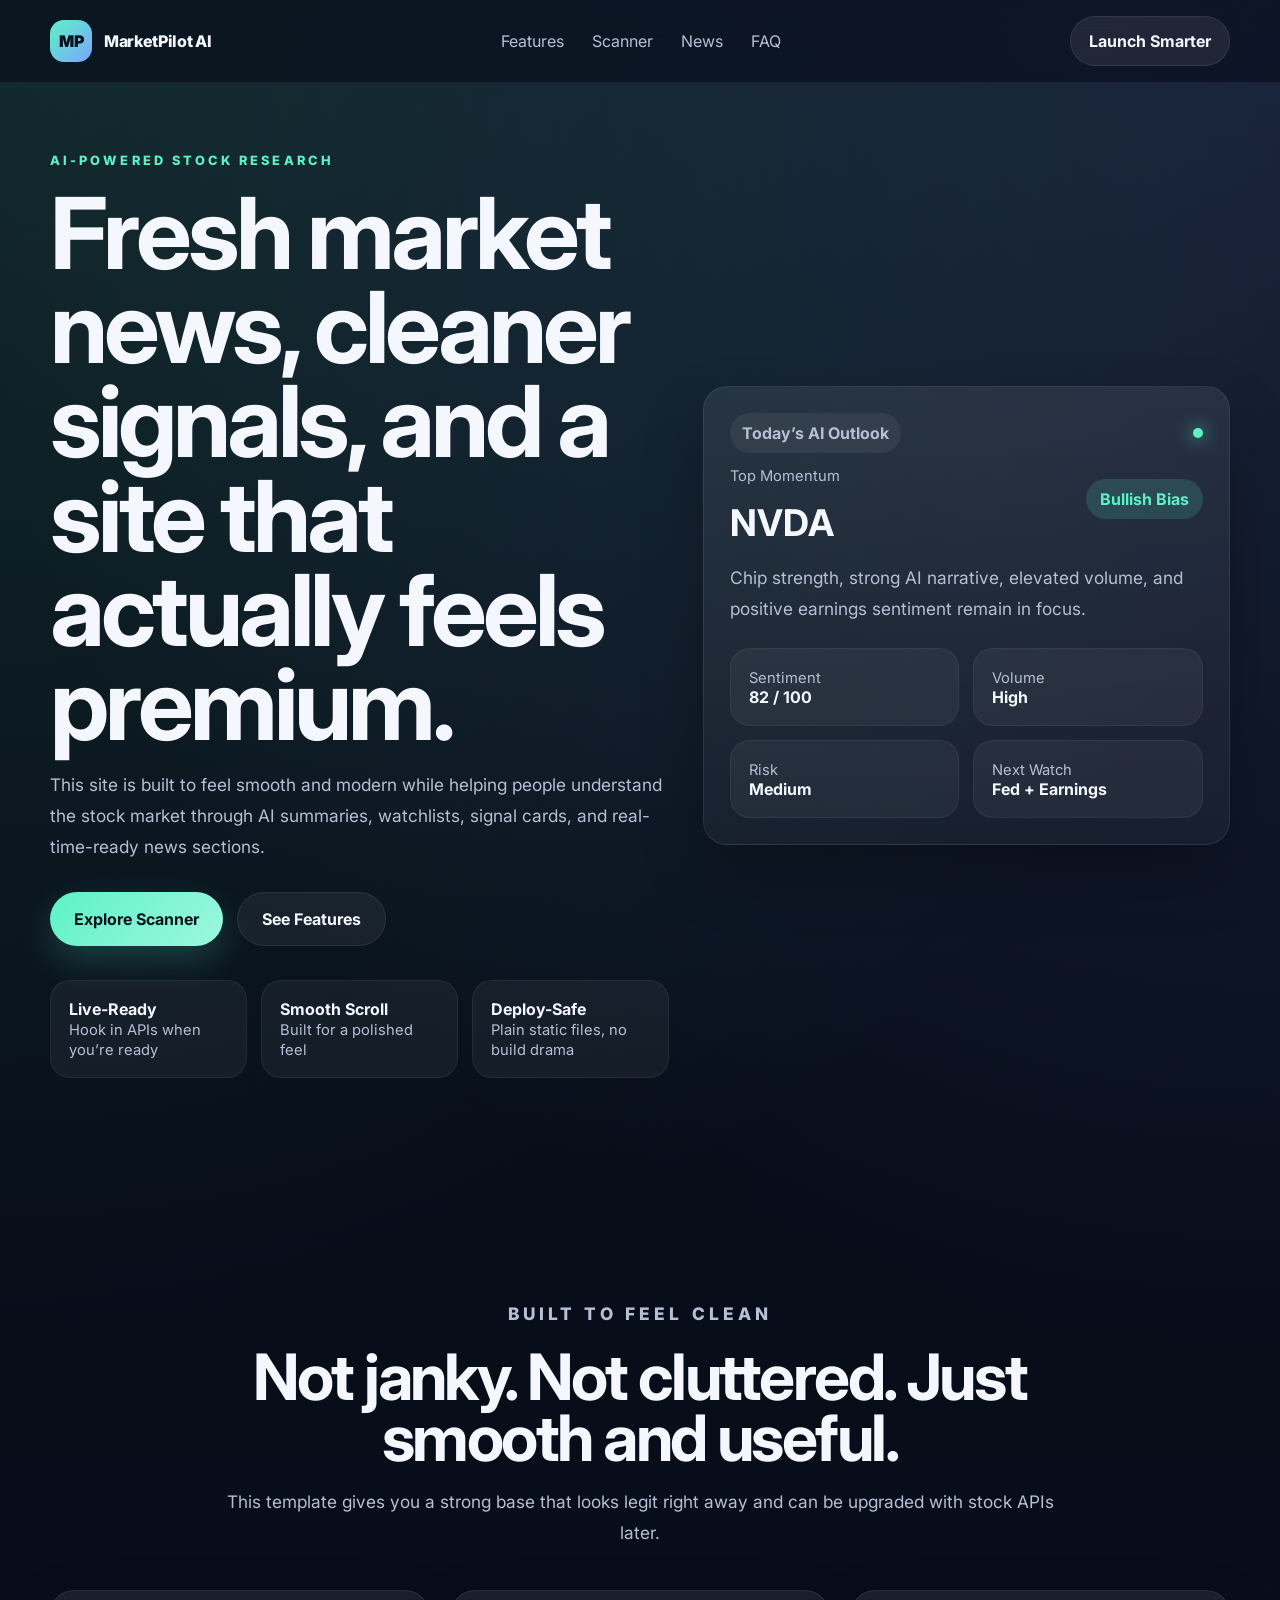
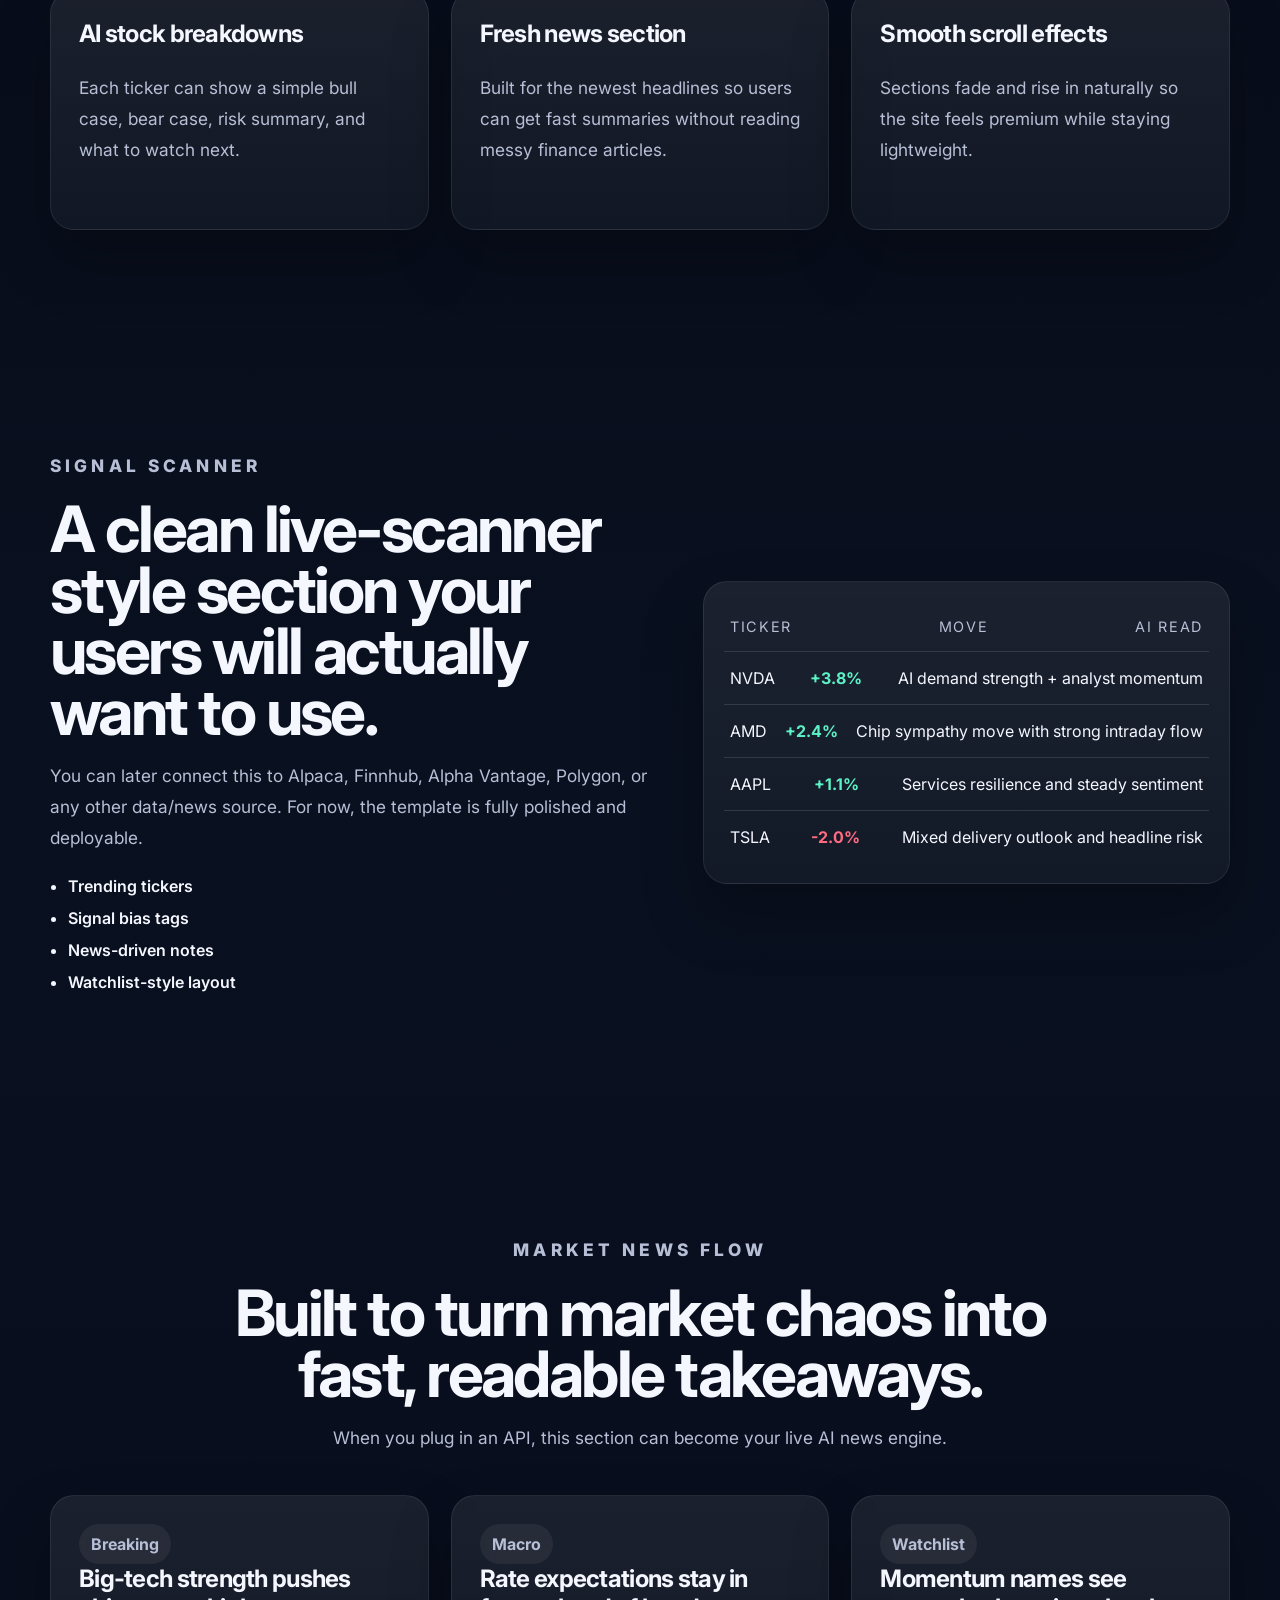
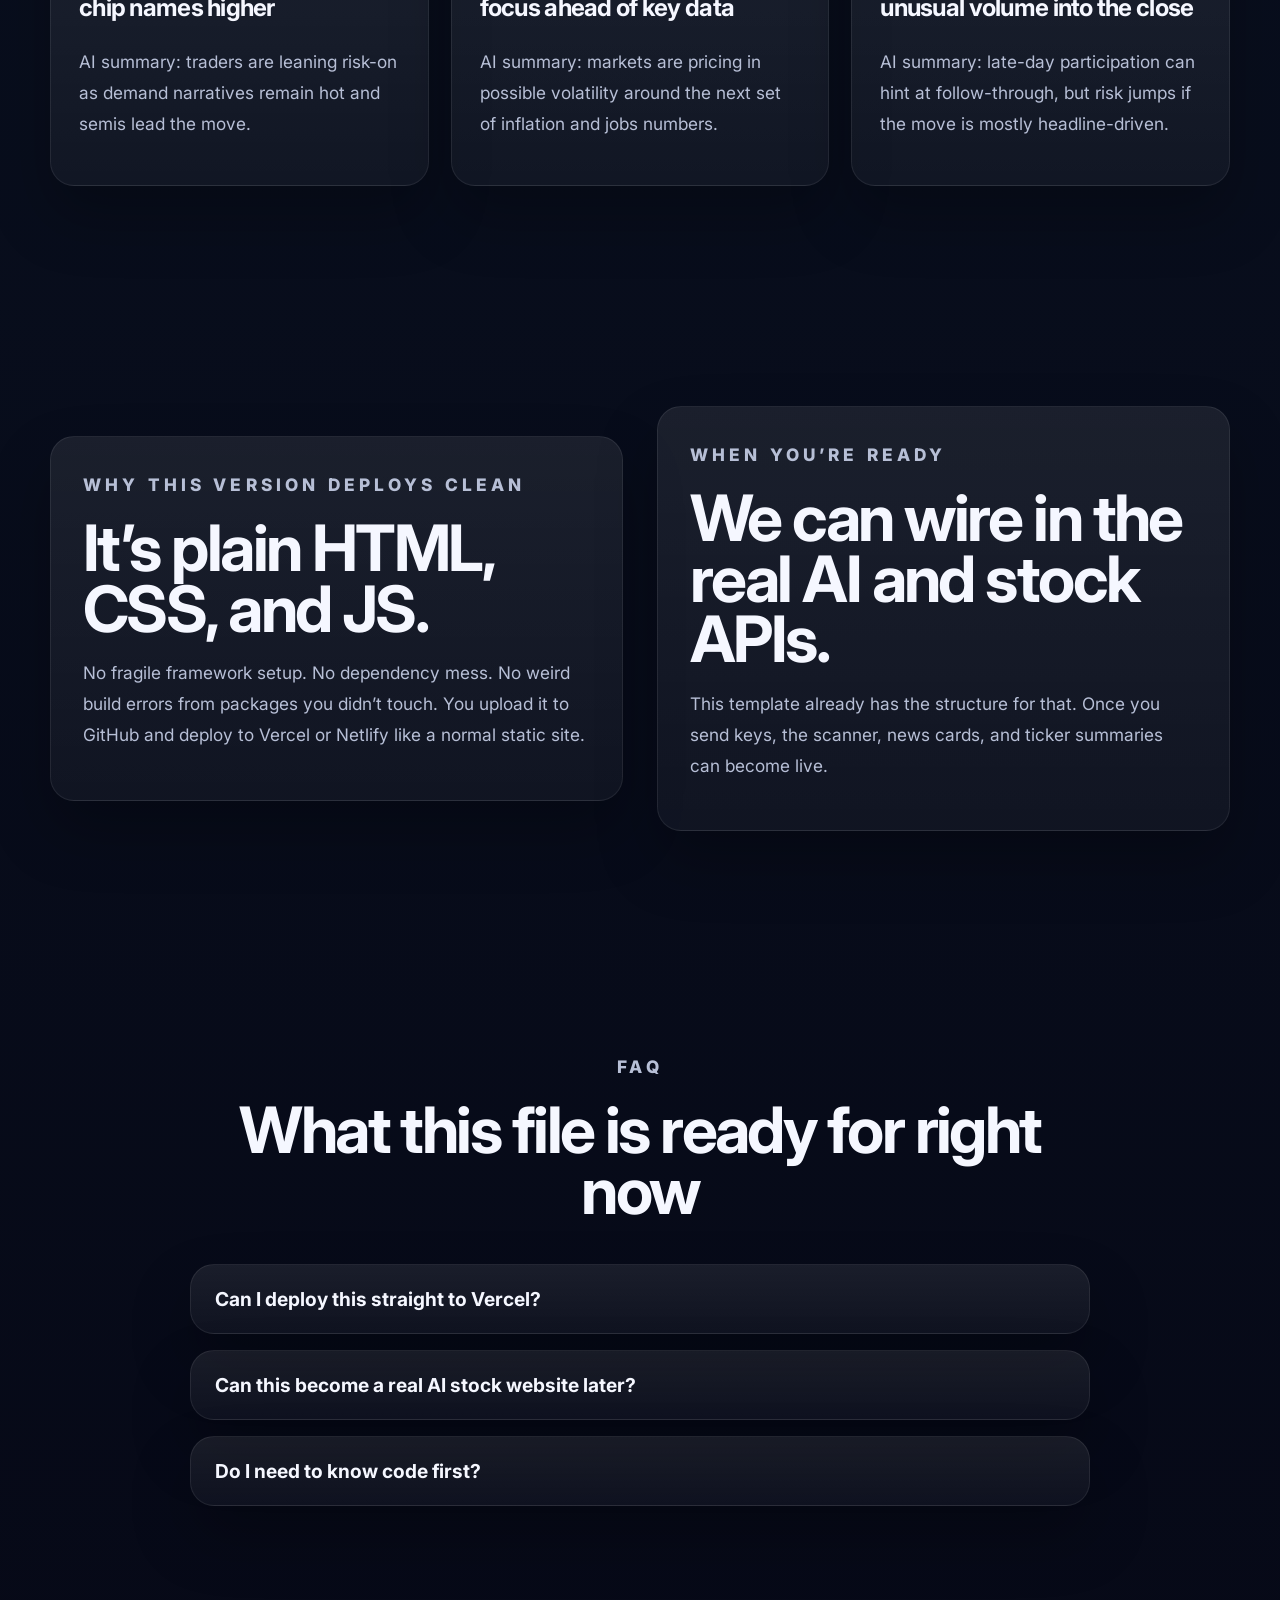
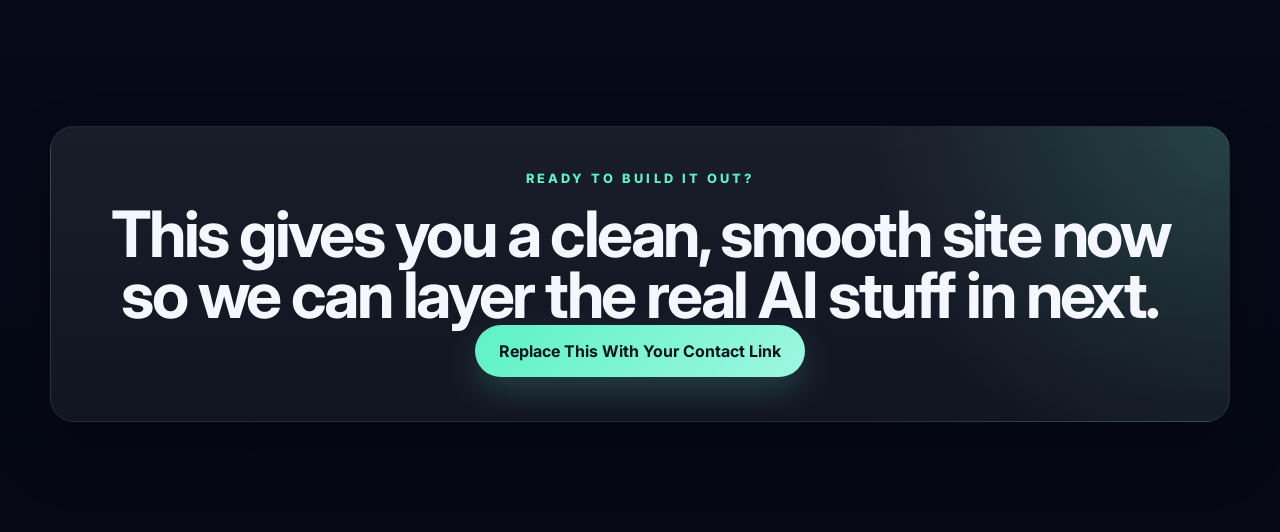
==== index.html @ 524e7fe5 "Add files via upload" ====
<!DOCTYPE html>
<html lang="en">
<head>
  <meta charset="UTF-8" />
  <meta name="viewport" content="width=device-width, initial-scale=1.0" />
  <title>MarketPilot AI | Smarter Stock Research</title>
  <meta name="description" content="A smooth, modern AI-powered stock market website template with live-style sections, watchlist cards, news flow, and clean scrolling animations." />
  <meta name="theme-color" content="#0a0f1f" />
  <link rel="preconnect" href="https://fonts.googleapis.com">
  <link rel="preconnect" href="https://fonts.gstatic.com" crossorigin>
  <link href="https://fonts.googleapis.com/css2?family=Inter:wght@400;500;600;700;800;900&display=swap" rel="stylesheet">
  <link rel="stylesheet" href="styles.css" />
</head>
<body>
  <div class="site-shell">
    <header class="site-header">
      <div class="container nav-wrap">
        <a href="#top" class="brand">
          <span class="brand-mark">MP</span>
          <span class="brand-text">MarketPilot AI</span>
        </a>
        <nav class="nav-links">
          <a href="#features">Features</a>
          <a href="#scanner">Scanner</a>
          <a href="#news">News</a>
          <a href="#faq">FAQ</a>
        </nav>
        <a href="#cta" class="nav-button">Launch Smarter</a>
      </div>
    </header>

    <main id="top">
      <section class="hero section">
        <div class="container hero-grid">
          <div class="hero-copy reveal">
            <p class="eyebrow">AI-POWERED STOCK RESEARCH</p>
            <h1>Fresh market news, cleaner signals, and a site that actually feels premium.</h1>
            <p class="hero-text">
              This site is built to feel smooth and modern while helping people understand the stock market through AI summaries, watchlists, signal cards, and real-time-ready news sections.
            </p>
            <div class="hero-actions">
              <a href="#scanner" class="button button-primary">Explore Scanner</a>
              <a href="#features" class="button button-secondary">See Features</a>
            </div>
            <div class="hero-stats">
              <div>
                <strong>Live-Ready</strong>
                <span>Hook in APIs when you’re ready</span>
              </div>
              <div>
                <strong>Smooth Scroll</strong>
                <span>Built for a polished feel</span>
              </div>
              <div>
                <strong>Deploy-Safe</strong>
                <span>Plain static files, no build drama</span>
              </div>
            </div>
          </div>
          <div class="hero-panel reveal reveal-delay-1">
            <div class="glass-card panel-main floating">
              <div class="panel-top">
                <span class="panel-label">Today’s AI Outlook</span>
                <span class="dot"></span>
              </div>
              <div class="signal-row">
                <div>
                  <p class="muted">Top Momentum</p>
                  <h3>NVDA</h3>
                </div>
                <div class="green-pill">Bullish Bias</div>
              </div>
              <p class="panel-summary">Chip strength, strong AI narrative, elevated volume, and positive earnings sentiment remain in focus.</p>
              <div class="mini-grid">
                <div class="mini-card">
                  <span>Sentiment</span>
                  <strong>82 / 100</strong>
                </div>
                <div class="mini-card">
                  <span>Volume</span>
                  <strong>High</strong>
                </div>
                <div class="mini-card">
                  <span>Risk</span>
                  <strong>Medium</strong>
                </div>
                <div class="mini-card">
                  <span>Next Watch</span>
                  <strong>Fed + Earnings</strong>
                </div>
              </div>
            </div>
          </div>
        </div>
      </section>

      <section id="features" class="section features">
        <div class="container">
          <div class="section-heading reveal">
            <p class="eyebrow">BUILT TO FEEL CLEAN</p>
            <h2>Not janky. Not cluttered. Just smooth and useful.</h2>
            <p>This template gives you a strong base that looks legit right away and can be upgraded with stock APIs later.</p>
          </div>
          <div class="feature-grid">
            <article class="feature-card reveal">
              <h3>AI stock breakdowns</h3>
              <p>Each ticker can show a simple bull case, bear case, risk summary, and what to watch next.</p>
            </article>
            <article class="feature-card reveal reveal-delay-1">
              <h3>Fresh news section</h3>
              <p>Built for the newest headlines so users can get fast summaries without reading messy finance articles.</p>
            </article>
            <article class="feature-card reveal reveal-delay-2">
              <h3>Smooth scroll effects</h3>
              <p>Sections fade and rise in naturally so the site feels premium while staying lightweight.</p>
            </article>
          </div>
        </div>
      </section>

      <section id="scanner" class="section scanner">
        <div class="container scanner-grid">
          <div class="scanner-copy reveal">
            <p class="eyebrow">SIGNAL SCANNER</p>
            <h2>A clean live-scanner style section your users will actually want to use.</h2>
            <p>You can later connect this to Alpaca, Finnhub, Alpha Vantage, Polygon, or any other data/news source. For now, the template is fully polished and deployable.</p>
            <ul class="check-list">
              <li>Trending tickers</li>
              <li>Signal bias tags</li>
              <li>News-driven notes</li>
              <li>Watchlist-style layout</li>
            </ul>
          </div>
          <div class="table-card reveal reveal-delay-1">
            <div class="table-head">
              <span>Ticker</span>
              <span>Move</span>
              <span>AI Read</span>
            </div>
            <div class="table-row">
              <span>NVDA</span>
              <span class="up">+3.8%</span>
              <span>AI demand strength + analyst momentum</span>
            </div>
            <div class="table-row">
              <span>AMD</span>
              <span class="up">+2.4%</span>
              <span>Chip sympathy move with strong intraday flow</span>
            </div>
            <div class="table-row">
              <span>AAPL</span>
              <span class="up">+1.1%</span>
              <span>Services resilience and steady sentiment</span>
            </div>
            <div class="table-row">
              <span>TSLA</span>
              <span class="down">-2.0%</span>
              <span>Mixed delivery outlook and headline risk</span>
            </div>
          </div>
        </div>
      </section>

      <section id="news" class="section news">
        <div class="container">
          <div class="section-heading reveal">
            <p class="eyebrow">MARKET NEWS FLOW</p>
            <h2>Built to turn market chaos into fast, readable takeaways.</h2>
            <p>When you plug in an API, this section can become your live AI news engine.</p>
          </div>
          <div class="news-grid">
            <article class="news-card reveal">
              <span class="news-tag">Breaking</span>
              <h3>Big-tech strength pushes chip names higher</h3>
              <p>AI summary: traders are leaning risk-on as demand narratives remain hot and semis lead the move.</p>
            </article>
            <article class="news-card reveal reveal-delay-1">
              <span class="news-tag">Macro</span>
              <h3>Rate expectations stay in focus ahead of key data</h3>
              <p>AI summary: markets are pricing in possible volatility around the next set of inflation and jobs numbers.</p>
            </article>
            <article class="news-card reveal reveal-delay-2">
              <span class="news-tag">Watchlist</span>
              <h3>Momentum names see unusual volume into the close</h3>
              <p>AI summary: late-day participation can hint at follow-through, but risk jumps if the move is mostly headline-driven.</p>
            </article>
          </div>
        </div>
      </section>

      <section class="section split-showcase">
        <div class="container split-grid">
          <div class="glass-card reveal">
            <p class="eyebrow left">WHY THIS VERSION DEPLOYS CLEAN</p>
            <h2>It’s plain HTML, CSS, and JS.</h2>
            <p>No fragile framework setup. No dependency mess. No weird build errors from packages you didn’t touch. You upload it to GitHub and deploy to Vercel or Netlify like a normal static site.</p>
          </div>
          <div class="glass-card reveal reveal-delay-1">
            <p class="eyebrow left">WHEN YOU’RE READY</p>
            <h2>We can wire in the real AI and stock APIs.</h2>
            <p>This template already has the structure for that. Once you send keys, the scanner, news cards, and ticker summaries can become live.</p>
          </div>
        </div>
      </section>

      <section id="faq" class="section faq">
        <div class="container">
          <div class="section-heading reveal">
            <p class="eyebrow">FAQ</p>
            <h2>What this file is ready for right now</h2>
          </div>
          <div class="faq-list">
            <details class="faq-item reveal">
              <summary>Can I deploy this straight to Vercel?</summary>
              <p>Yes. This is a static site. Upload the files to GitHub, import the repo into Vercel, and it should deploy without needing a build command.</p>
            </details>
            <details class="faq-item reveal reveal-delay-1">
              <summary>Can this become a real AI stock website later?</summary>
              <p>Yep. The layout is already structured for live data, AI summaries, signal cards, and watchlists.</p>
            </details>
            <details class="faq-item reveal reveal-delay-2">
              <summary>Do I need to know code first?</summary>
              <p>No. You can upload this as-is. Then once you want live features, you send the API keys and we wire the next version together.</p>
            </details>
          </div>
        </div>
      </section>

      <section id="cta" class="section cta">
        <div class="container reveal">
          <div class="cta-card">
            <p class="eyebrow">READY TO BUILD IT OUT?</p>
            <h2>This gives you a clean, smooth site now so we can layer the real AI stuff in next.</h2>
            <a href="mailto:your@email.com" class="button button-primary">Replace This With Your Contact Link</a>
          </div>
        </div>
      </section>
    </main>
  </div>

  <script src="script.js"></script>
</body>
</html>
---- styles.css ----
:root {
  --bg: #060816;
  --bg-soft: #0d1224;
  --card: rgba(255,255,255,0.06);
  --card-strong: rgba(255,255,255,0.09);
  --line: rgba(255,255,255,0.12);
  --text: #f5f7ff;
  --muted: #b7bfd6;
  --accent: #5df2c6;
  --accent-2: #7aa6ff;
  --danger: #ff6b81;
  --shadow: 0 30px 60px rgba(0,0,0,0.25);
  --radius: 24px;
}

* { box-sizing: border-box; }
html { scroll-behavior: smooth; }
body {
  margin: 0;
  font-family: 'Inter', system-ui, sans-serif;
  color: var(--text);
  background:
    radial-gradient(circle at top left, rgba(93,242,198,0.14), transparent 25%),
    radial-gradient(circle at top right, rgba(122,166,255,0.18), transparent 25%),
    linear-gradient(180deg, #050812 0%, #09101f 45%, #060816 100%);
}

a { color: inherit; text-decoration: none; }
img { max-width: 100%; display: block; }

.site-shell { overflow-x: hidden; }
.container { width: min(1180px, calc(100% - 40px)); margin: 0 auto; }
.section { padding: 110px 0; }

.site-header {
  position: sticky;
  top: 0;
  z-index: 50;
  backdrop-filter: blur(18px);
  background: rgba(6,8,22,0.55);
  border-bottom: 1px solid rgba(255,255,255,0.06);
}

.nav-wrap {
  min-height: 82px;
  display: flex;
  align-items: center;
  justify-content: space-between;
  gap: 24px;
}

.brand { display: flex; align-items: center; gap: 12px; font-weight: 800; }
.brand-mark {
  width: 42px;
  height: 42px;
  border-radius: 14px;
  display: grid;
  place-items: center;
  background: linear-gradient(135deg, var(--accent), var(--accent-2));
  color: #04111a;
  font-weight: 900;
}
.brand-text { letter-spacing: -0.02em; }
.nav-links { display: flex; gap: 28px; color: var(--muted); }
.nav-links a:hover { color: var(--text); }
.nav-button,
.button {
  border-radius: 999px;
  font-weight: 700;
  transition: transform 0.25s ease, box-shadow 0.25s ease, background 0.25s ease;
}
.nav-button {
  padding: 14px 18px;
  background: rgba(255,255,255,0.08);
  border: 1px solid rgba(255,255,255,0.08);
}
.nav-button:hover,
.button:hover { transform: translateY(-2px); }

.hero { padding-top: 70px; }
.hero-grid,
.scanner-grid,
.split-grid {
  display: grid;
  grid-template-columns: 1.08fr 0.92fr;
  gap: 34px;
  align-items: center;
}
.hero-copy h1,
.section-heading h2,
.scanner-copy h2,
.split-showcase h2,
.cta-card h2 {
  margin: 0;
  letter-spacing: -0.04em;
  line-height: 0.95;
}
.hero-copy h1 { font-size: clamp(3rem, 8vw, 6.2rem); }
.section-heading h2,
.scanner-copy h2,
.split-showcase h2,
.cta-card h2 { font-size: clamp(2.2rem, 5vw, 4rem); }
.hero-text,
.section-heading p,
.scanner-copy p,
.news-card p,
.feature-card p,
.split-showcase p,
.faq-item p,
.panel-summary {
  color: var(--muted);
  font-size: 1.08rem;
  line-height: 1.8;
}
.eyebrow {
  margin: 0 0 18px;
  color: var(--accent);
  font-weight: 800;
  letter-spacing: 0.24em;
  font-size: 0.8rem;
}
.eyebrow.left { text-align: left; }
.hero-actions { display: flex; gap: 14px; flex-wrap: wrap; margin-top: 30px; }
.button { display: inline-flex; align-items: center; justify-content: center; padding: 16px 24px; }
.button-primary {
  background: linear-gradient(135deg, var(--accent), #9df7df);
  color: #07131d;
  box-shadow: 0 14px 35px rgba(93,242,198,0.2);
}
.button-secondary {
  background: rgba(255,255,255,0.06);
  border: 1px solid rgba(255,255,255,0.08);
}
.hero-stats {
  margin-top: 34px;
  display: grid;
  grid-template-columns: repeat(3, 1fr);
  gap: 14px;
}
.hero-stats div,
.mini-card {
  background: rgba(255,255,255,0.05);
  border: 1px solid rgba(255,255,255,0.06);
  border-radius: 20px;
  padding: 18px;
}
.hero-stats strong,
.mini-card strong { display: block; font-size: 1rem; }
.hero-stats span,
.mini-card span,
.muted { color: var(--muted); font-size: 0.92rem; }

.glass-card,
.feature-card,
.news-card,
.table-card,
.faq-item,
.cta-card {
  background: linear-gradient(180deg, rgba(255,255,255,0.08), rgba(255,255,255,0.04));
  border: 1px solid rgba(255,255,255,0.08);
  border-radius: var(--radius);
  box-shadow: var(--shadow);
}

.panel-main { padding: 26px; }
.panel-top,
.signal-row,
.table-head,
.table-row {
  display: flex;
  align-items: center;
  justify-content: space-between;
  gap: 16px;
}
.panel-label,
.news-tag,
.green-pill {
  display: inline-flex;
  align-items: center;
  border-radius: 999px;
  font-weight: 700;
}
.panel-label,
.news-tag { padding: 10px 12px; background: rgba(255,255,255,0.06); color: var(--muted); }
.dot {
  width: 10px; height: 10px; border-radius: 50%; background: var(--accent);
  box-shadow: 0 0 18px var(--accent);
}
.signal-row h3 { margin: 10px 0 0; font-size: 2.3rem; }
.green-pill { padding: 10px 14px; background: rgba(93,242,198,0.15); color: var(--accent); }
.mini-grid {
  margin-top: 24px;
  display: grid;
  grid-template-columns: repeat(2, 1fr);
  gap: 14px;
}

.section-heading {
  max-width: 850px;
  text-align: center;
  margin: 0 auto 42px;
}
.feature-grid,
.news-grid {
  display: grid;
  grid-template-columns: repeat(3, 1fr);
  gap: 22px;
}
.feature-card,
.news-card { padding: 28px; min-height: 240px; }
.feature-card h3,
.news-card h3 { margin-top: 0; font-size: 1.5rem; letter-spacing: -0.03em; }

.check-list {
  padding-left: 18px;
  color: var(--text);
  line-height: 2;
  font-weight: 600;
}
.table-card { padding: 20px; }
.table-head,
.table-row { padding: 16px 6px; }
.table-head { color: var(--muted); font-size: 0.9rem; text-transform: uppercase; letter-spacing: 0.12em; }
.table-row { border-top: 1px solid var(--line); }
.up { color: var(--accent); font-weight: 700; }
.down { color: var(--danger); font-weight: 700; }

.split-grid { grid-template-columns: repeat(2, 1fr); }
.split-grid .glass-card { padding: 32px; }

.faq-list { max-width: 900px; margin: 0 auto; display: grid; gap: 16px; }
.faq-item { padding: 22px 24px; }
.faq-item summary {
  cursor: pointer;
  list-style: none;
  font-size: 1.2rem;
  font-weight: 700;
}
.faq-item summary::-webkit-details-marker { display: none; }
.faq-item p { margin-bottom: 0; }

.cta-card {
  padding: 44px;
  text-align: center;
  background:
    radial-gradient(circle at top right, rgba(93,242,198,0.18), transparent 30%),
    linear-gradient(180deg, rgba(255,255,255,0.08), rgba(255,255,255,0.05));
}

.reveal {
  opacity: 0;
  transform: translateY(36px);
  transition: opacity 0.8s ease, transform 0.8s ease;
}
.reveal-delay-1 { transition-delay: 0.12s; }
.reveal-delay-2 { transition-delay: 0.24s; }
.reveal.visible {
  opacity: 1;
  transform: translateY(0);
}

.floating {
  animation: floatCard 6s ease-in-out infinite;
}
@keyframes floatCard {
  0%, 100% { transform: translateY(0px); }
  50% { transform: translateY(-8px); }
}

@media (max-width: 980px) {
  .nav-links { display: none; }
  .hero-grid,
  .scanner-grid,
  .split-grid,
  .feature-grid,
  .news-grid { grid-template-columns: 1fr; }
  .hero-stats,
  .mini-grid { grid-template-columns: 1fr 1fr; }
}

@media (max-width: 720px) {
  .section { padding: 82px 0; }
  .container { width: min(100% - 24px, 1180px); }
  .nav-wrap { min-height: 74px; }
  .brand-text { font-size: 0.95rem; }
  .nav-button { display: none; }
  .hero-copy h1 { line-height: 1; }
  .hero-stats,
  .mini-grid { grid-template-columns: 1fr; }
  .cta-card,
  .feature-card,
  .news-card,
  .panel-main,
  .faq-item,
  .split-grid .glass-card { padding: 22px; }
}
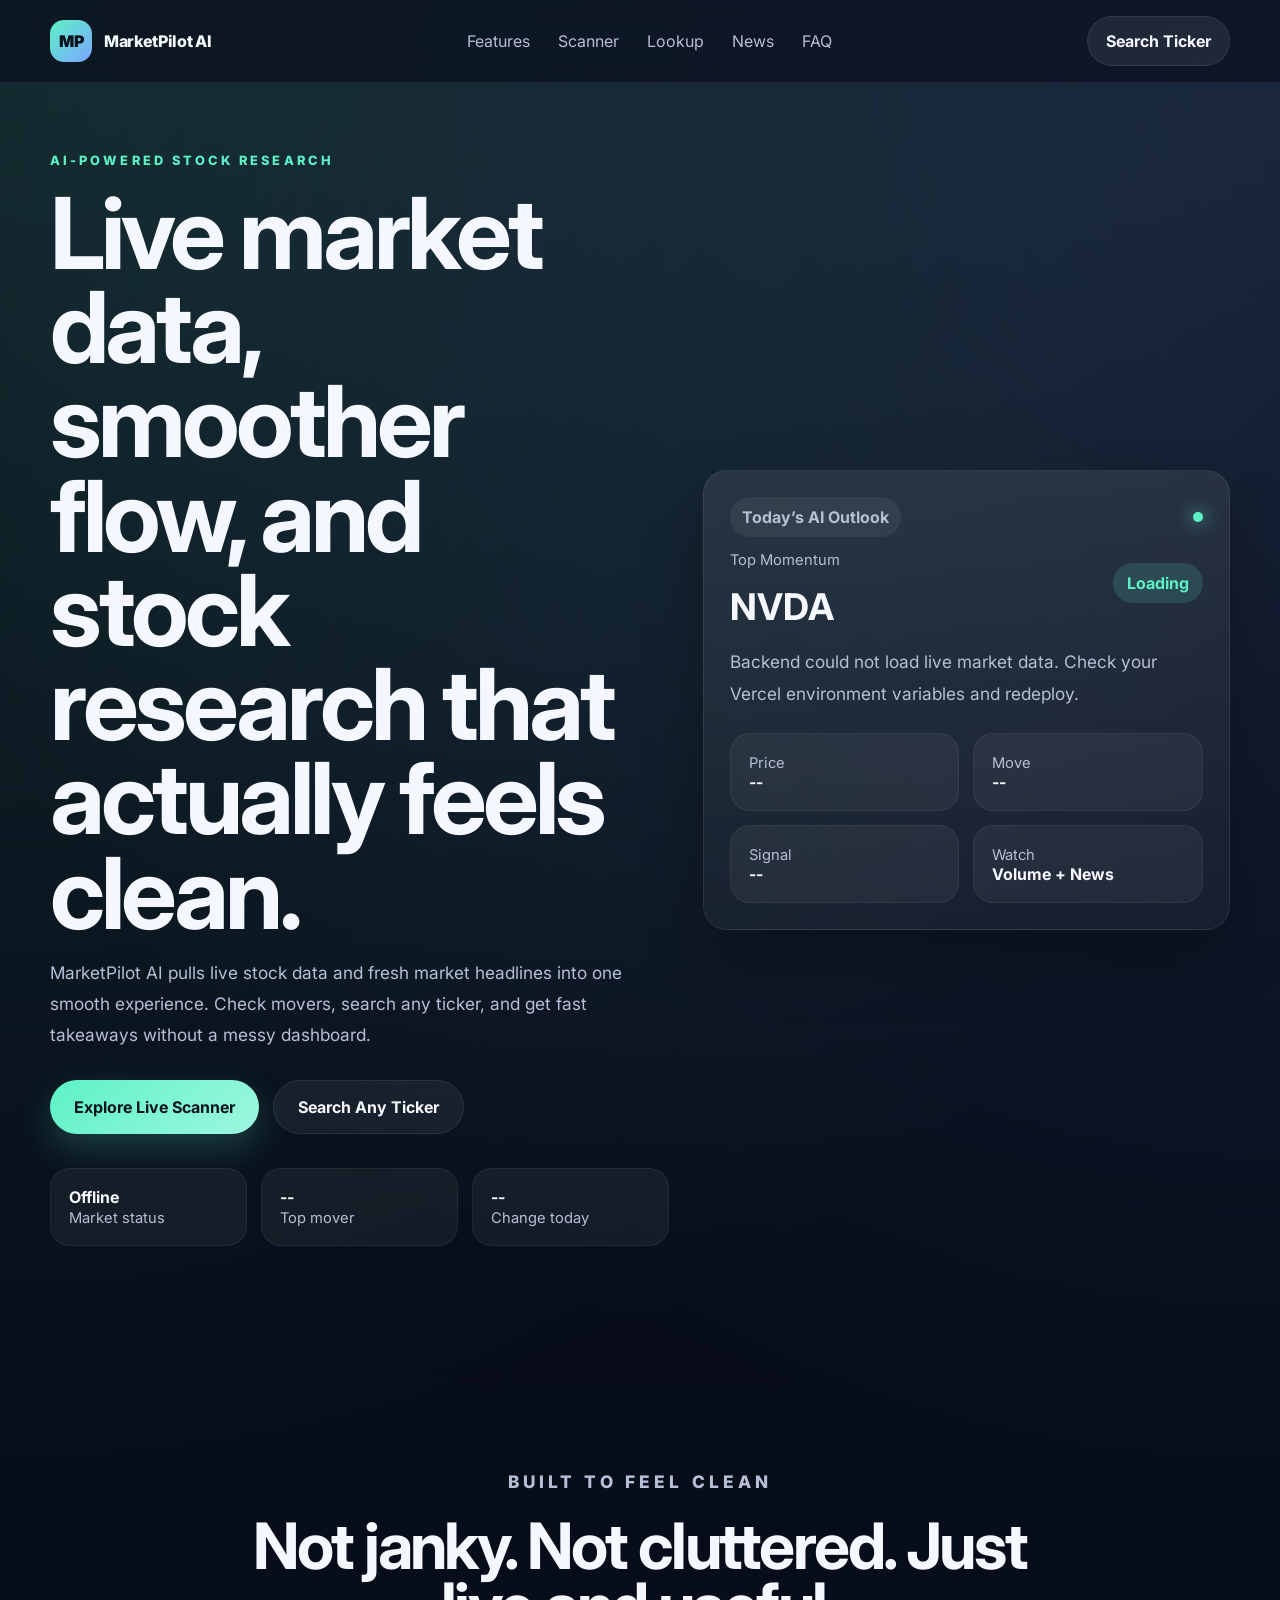
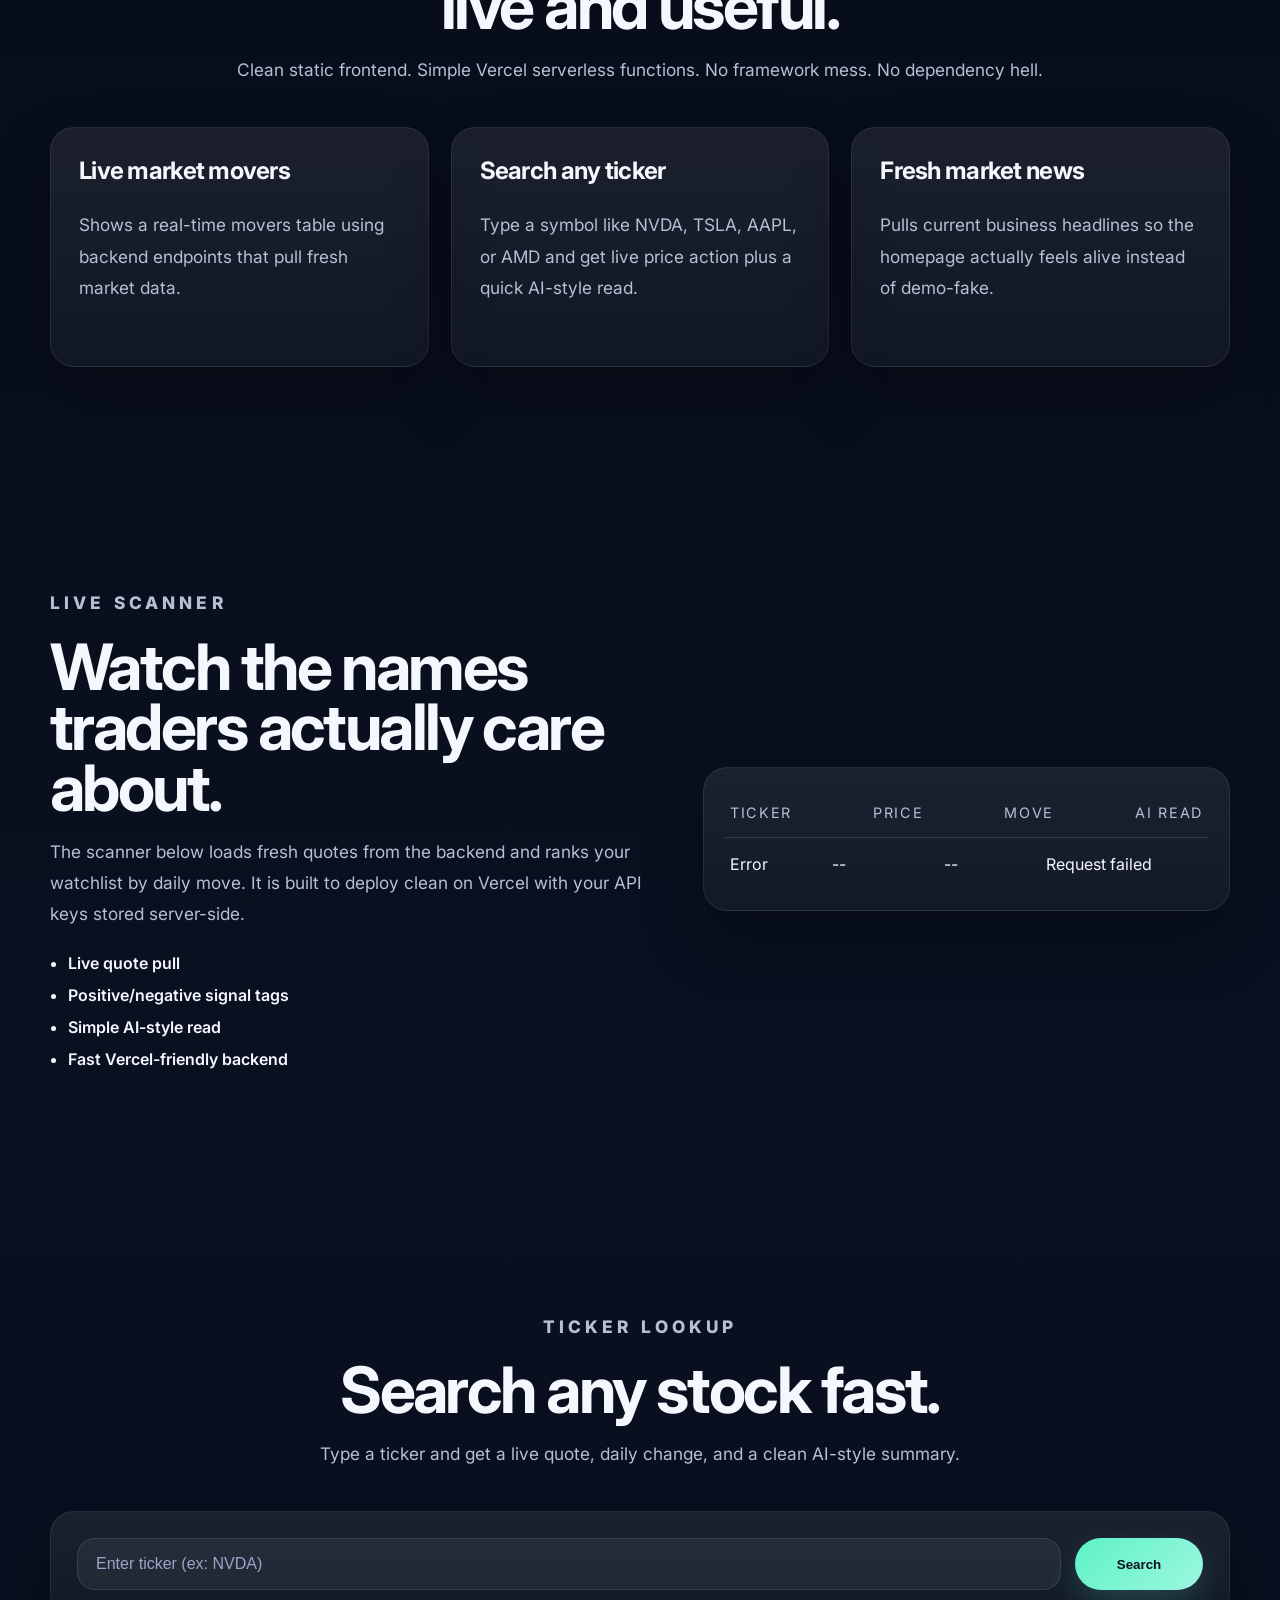
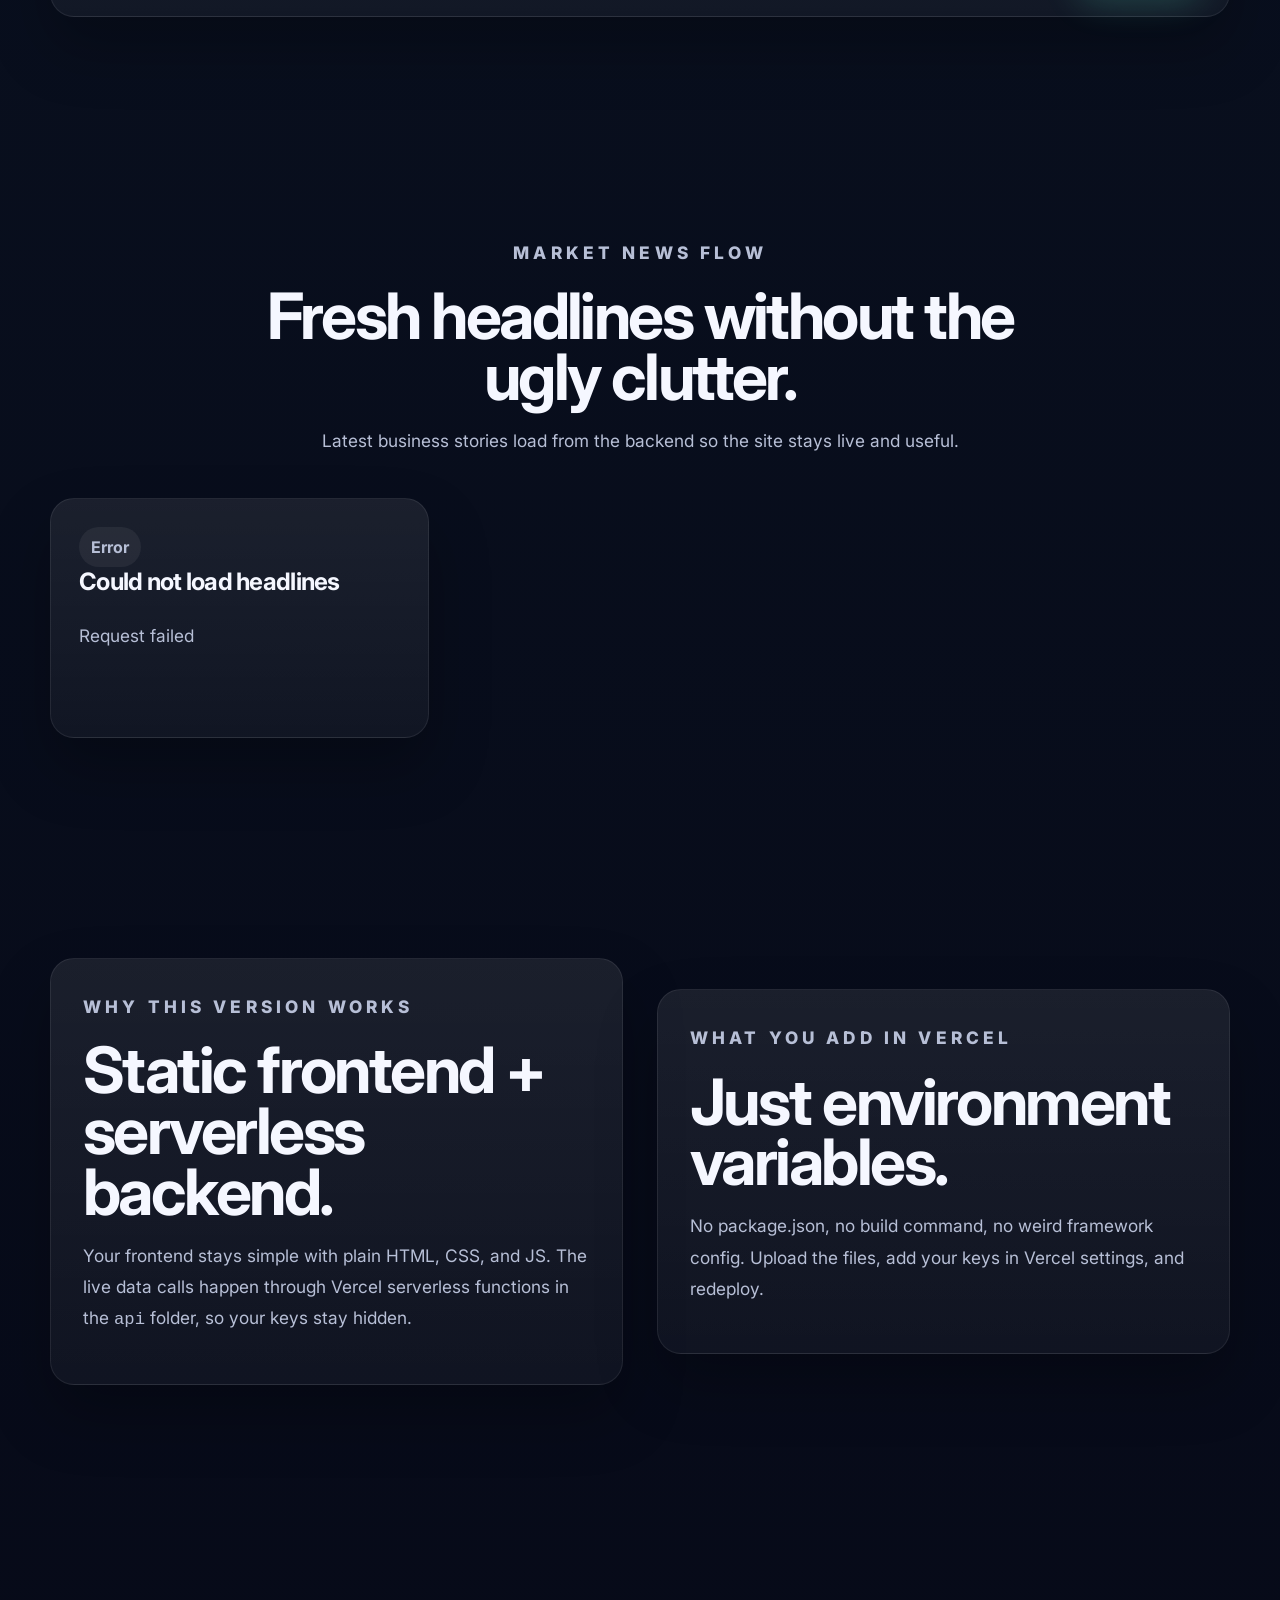
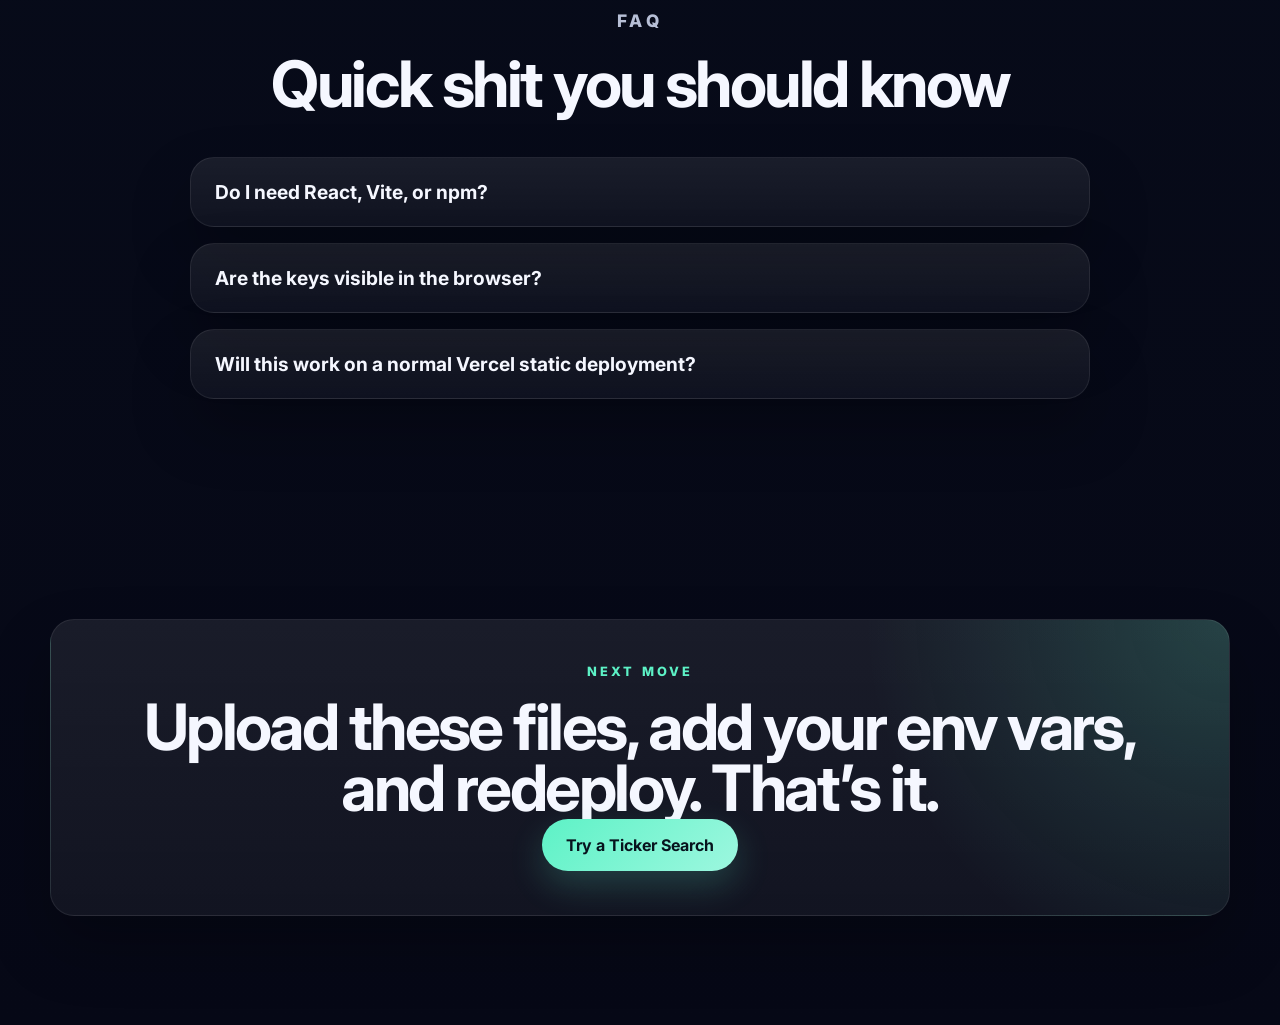
==== commit e4f1cb55: "Add files via upload" ====
--- a/index.html
+++ b/index.html
@@ -3,8 +3,8 @@
 <head>
   <meta charset="UTF-8" />
   <meta name="viewport" content="width=device-width, initial-scale=1.0" />
-  <title>MarketPilot AI | Smarter Stock Research</title>
-  <meta name="description" content="A smooth, modern AI-powered stock market website template with live-style sections, watchlist cards, news flow, and clean scrolling animations." />
+  <title>MarketPilot AI | Live Stock Research</title>
+  <meta name="description" content="A smooth AI-powered stock research website with live market movers, live ticker lookup, and market news." />
   <meta name="theme-color" content="#0a0f1f" />
   <link rel="preconnect" href="https://fonts.googleapis.com">
   <link rel="preconnect" href="https://fonts.gstatic.com" crossorigin>
@@ -22,10 +22,11 @@
         <nav class="nav-links">
           <a href="#features">Features</a>
           <a href="#scanner">Scanner</a>
+          <a href="#lookup">Lookup</a>
           <a href="#news">News</a>
           <a href="#faq">FAQ</a>
         </nav>
-        <a href="#cta" class="nav-button">Launch Smarter</a>
+        <a href="#lookup" class="nav-button">Search Ticker</a>
       </div>
     </header>
 
@@ -34,29 +35,30 @@
         <div class="container hero-grid">
           <div class="hero-copy reveal">
             <p class="eyebrow">AI-POWERED STOCK RESEARCH</p>
-            <h1>Fresh market news, cleaner signals, and a site that actually feels premium.</h1>
+            <h1>Live market data, smoother flow, and stock research that actually feels clean.</h1>
             <p class="hero-text">
-              This site is built to feel smooth and modern while helping people understand the stock market through AI summaries, watchlists, signal cards, and real-time-ready news sections.
+              MarketPilot AI pulls live stock data and fresh market headlines into one smooth experience. Check movers, search any ticker, and get fast takeaways without a messy dashboard.
             </p>
             <div class="hero-actions">
-              <a href="#scanner" class="button button-primary">Explore Scanner</a>
-              <a href="#features" class="button button-secondary">See Features</a>
+              <a href="#scanner" class="button button-primary">Explore Live Scanner</a>
+              <a href="#lookup" class="button button-secondary">Search Any Ticker</a>
             </div>
             <div class="hero-stats">
               <div>
-                <strong>Live-Ready</strong>
-                <span>Hook in APIs when you’re ready</span>
+                <strong id="hero-market-status">Loading...</strong>
+                <span>Market status</span>
               </div>
               <div>
-                <strong>Smooth Scroll</strong>
-                <span>Built for a polished feel</span>
+                <strong id="hero-top-symbol">--</strong>
+                <span>Top mover</span>
               </div>
               <div>
-                <strong>Deploy-Safe</strong>
-                <span>Plain static files, no build drama</span>
-              </div>
-            </div>
-          </div>
+                <strong id="hero-top-move">--</strong>
+                <span>Change today</span>
+              </div>
+            </div>
+          </div>
+
           <div class="hero-panel reveal reveal-delay-1">
             <div class="glass-card panel-main floating">
               <div class="panel-top">
@@ -66,27 +68,27 @@
               <div class="signal-row">
                 <div>
                   <p class="muted">Top Momentum</p>
-                  <h3>NVDA</h3>
-                </div>
-                <div class="green-pill">Bullish Bias</div>
-              </div>
-              <p class="panel-summary">Chip strength, strong AI narrative, elevated volume, and positive earnings sentiment remain in focus.</p>
+                  <h3 id="panel-symbol">NVDA</h3>
+                </div>
+                <div id="panel-bias" class="green-pill">Loading</div>
+              </div>
+              <p id="panel-summary" class="panel-summary">Loading live market read...</p>
               <div class="mini-grid">
                 <div class="mini-card">
-                  <span>Sentiment</span>
-                  <strong>82 / 100</strong>
-                </div>
-                <div class="mini-card">
-                  <span>Volume</span>
-                  <strong>High</strong>
-                </div>
-                <div class="mini-card">
-                  <span>Risk</span>
-                  <strong>Medium</strong>
-                </div>
-                <div class="mini-card">
-                  <span>Next Watch</span>
-                  <strong>Fed + Earnings</strong>
+                  <span>Price</span>
+                  <strong id="panel-price">--</strong>
+                </div>
+                <div class="mini-card">
+                  <span>Move</span>
+                  <strong id="panel-change">--</strong>
+                </div>
+                <div class="mini-card">
+                  <span>Signal</span>
+                  <strong id="panel-signal">--</strong>
+                </div>
+                <div class="mini-card">
+                  <span>Watch</span>
+                  <strong id="panel-watch">Volume + News</strong>
                 </div>
               </div>
             </div>
@@ -98,21 +100,21 @@
         <div class="container">
           <div class="section-heading reveal">
             <p class="eyebrow">BUILT TO FEEL CLEAN</p>
-            <h2>Not janky. Not cluttered. Just smooth and useful.</h2>
-            <p>This template gives you a strong base that looks legit right away and can be upgraded with stock APIs later.</p>
+            <h2>Not janky. Not cluttered. Just live and useful.</h2>
+            <p>Clean static frontend. Simple Vercel serverless functions. No framework mess. No dependency hell.</p>
           </div>
           <div class="feature-grid">
             <article class="feature-card reveal">
-              <h3>AI stock breakdowns</h3>
-              <p>Each ticker can show a simple bull case, bear case, risk summary, and what to watch next.</p>
+              <h3>Live market movers</h3>
+              <p>Shows a real-time movers table using backend endpoints that pull fresh market data.</p>
             </article>
             <article class="feature-card reveal reveal-delay-1">
-              <h3>Fresh news section</h3>
-              <p>Built for the newest headlines so users can get fast summaries without reading messy finance articles.</p>
+              <h3>Search any ticker</h3>
+              <p>Type a symbol like NVDA, TSLA, AAPL, or AMD and get live price action plus a quick AI-style read.</p>
             </article>
             <article class="feature-card reveal reveal-delay-2">
-              <h3>Smooth scroll effects</h3>
-              <p>Sections fade and rise in naturally so the site feels premium while staying lightweight.</p>
+              <h3>Fresh market news</h3>
+              <p>Pulls current business headlines so the homepage actually feels alive instead of demo-fake.</p>
             </article>
           </div>
         </div>
@@ -121,41 +123,79 @@
       <section id="scanner" class="section scanner">
         <div class="container scanner-grid">
           <div class="scanner-copy reveal">
-            <p class="eyebrow">SIGNAL SCANNER</p>
-            <h2>A clean live-scanner style section your users will actually want to use.</h2>
-            <p>You can later connect this to Alpaca, Finnhub, Alpha Vantage, Polygon, or any other data/news source. For now, the template is fully polished and deployable.</p>
+            <p class="eyebrow">LIVE SCANNER</p>
+            <h2>Watch the names traders actually care about.</h2>
+            <p>The scanner below loads fresh quotes from the backend and ranks your watchlist by daily move. It is built to deploy clean on Vercel with your API keys stored server-side.</p>
             <ul class="check-list">
-              <li>Trending tickers</li>
-              <li>Signal bias tags</li>
-              <li>News-driven notes</li>
-              <li>Watchlist-style layout</li>
+              <li>Live quote pull</li>
+              <li>Positive/negative signal tags</li>
+              <li>Simple AI-style read</li>
+              <li>Fast Vercel-friendly backend</li>
             </ul>
           </div>
+
           <div class="table-card reveal reveal-delay-1">
             <div class="table-head">
               <span>Ticker</span>
+              <span>Price</span>
               <span>Move</span>
               <span>AI Read</span>
             </div>
-            <div class="table-row">
-              <span>NVDA</span>
-              <span class="up">+3.8%</span>
-              <span>AI demand strength + analyst momentum</span>
-            </div>
-            <div class="table-row">
-              <span>AMD</span>
-              <span class="up">+2.4%</span>
-              <span>Chip sympathy move with strong intraday flow</span>
-            </div>
-            <div class="table-row">
-              <span>AAPL</span>
-              <span class="up">+1.1%</span>
-              <span>Services resilience and steady sentiment</span>
-            </div>
-            <div class="table-row">
-              <span>TSLA</span>
-              <span class="down">-2.0%</span>
-              <span>Mixed delivery outlook and headline risk</span>
+            <div id="scanner-rows">
+              <div class="table-row">
+                <span>Loading...</span>
+                <span>--</span>
+                <span>--</span>
+                <span>Getting live data</span>
+              </div>
+            </div>
+          </div>
+        </div>
+      </section>
+
+      <section id="lookup" class="section lookup">
+        <div class="container">
+          <div class="section-heading reveal">
+            <p class="eyebrow">TICKER LOOKUP</p>
+            <h2>Search any stock fast.</h2>
+            <p>Type a ticker and get a live quote, daily change, and a clean AI-style summary.</p>
+          </div>
+
+          <div class="lookup-card reveal">
+            <div class="lookup-bar">
+              <input id="ticker-input" type="text" placeholder="Enter ticker (ex: NVDA)" maxlength="10" />
+              <button id="ticker-button" class="button button-primary button-fixed">Search</button>
+            </div>
+
+            <div id="ticker-error" class="error-message hidden"></div>
+
+            <div id="ticker-result" class="ticker-result hidden">
+              <div class="ticker-top">
+                <div>
+                  <p class="muted">Ticker</p>
+                  <h3 id="ticker-symbol">--</h3>
+                </div>
+                <div id="ticker-bias" class="green-pill">--</div>
+              </div>
+              <div class="ticker-grid">
+                <div class="mini-card">
+                  <span>Price</span>
+                  <strong id="ticker-price">--</strong>
+                </div>
+                <div class="mini-card">
+                  <span>Change</span>
+                  <strong id="ticker-change">--</strong>
+                </div>
+                <div class="mini-card">
+                  <span>Percent</span>
+                  <strong id="ticker-percent">--</strong>
+                </div>
+                <div class="mini-card">
+                  <span>Previous Close</span>
+                  <strong id="ticker-prev-close">--</strong>
+                </div>
+              </div>
+              <p id="ticker-summary" class="panel-summary"></p>
             </div>
           </div>
         </div>
@@ -165,24 +205,14 @@
         <div class="container">
           <div class="section-heading reveal">
             <p class="eyebrow">MARKET NEWS FLOW</p>
-            <h2>Built to turn market chaos into fast, readable takeaways.</h2>
-            <p>When you plug in an API, this section can become your live AI news engine.</p>
-          </div>
-          <div class="news-grid">
+            <h2>Fresh headlines without the ugly clutter.</h2>
+            <p>Latest business stories load from the backend so the site stays live and useful.</p>
+          </div>
+          <div id="news-grid" class="news-grid">
             <article class="news-card reveal">
-              <span class="news-tag">Breaking</span>
-              <h3>Big-tech strength pushes chip names higher</h3>
-              <p>AI summary: traders are leaning risk-on as demand narratives remain hot and semis lead the move.</p>
-            </article>
-            <article class="news-card reveal reveal-delay-1">
-              <span class="news-tag">Macro</span>
-              <h3>Rate expectations stay in focus ahead of key data</h3>
-              <p>AI summary: markets are pricing in possible volatility around the next set of inflation and jobs numbers.</p>
-            </article>
-            <article class="news-card reveal reveal-delay-2">
-              <span class="news-tag">Watchlist</span>
-              <h3>Momentum names see unusual volume into the close</h3>
-              <p>AI summary: late-day participation can hint at follow-through, but risk jumps if the move is mostly headline-driven.</p>
+              <span class="news-tag">Loading</span>
+              <h3>Getting latest headlines...</h3>
+              <p>This section updates after the page connects to the backend.</p>
             </article>
           </div>
         </div>
@@ -191,14 +221,14 @@
       <section class="section split-showcase">
         <div class="container split-grid">
           <div class="glass-card reveal">
-            <p class="eyebrow left">WHY THIS VERSION DEPLOYS CLEAN</p>
-            <h2>It’s plain HTML, CSS, and JS.</h2>
-            <p>No fragile framework setup. No dependency mess. No weird build errors from packages you didn’t touch. You upload it to GitHub and deploy to Vercel or Netlify like a normal static site.</p>
+            <p class="eyebrow left">WHY THIS VERSION WORKS</p>
+            <h2>Static frontend + serverless backend.</h2>
+            <p>Your frontend stays simple with plain HTML, CSS, and JS. The live data calls happen through Vercel serverless functions in the <code>api</code> folder, so your keys stay hidden.</p>
           </div>
           <div class="glass-card reveal reveal-delay-1">
-            <p class="eyebrow left">WHEN YOU’RE READY</p>
-            <h2>We can wire in the real AI and stock APIs.</h2>
-            <p>This template already has the structure for that. Once you send keys, the scanner, news cards, and ticker summaries can become live.</p>
+            <p class="eyebrow left">WHAT YOU ADD IN VERCEL</p>
+            <h2>Just environment variables.</h2>
+            <p>No package.json, no build command, no weird framework config. Upload the files, add your keys in Vercel settings, and redeploy.</p>
           </div>
         </div>
       </section>
@@ -207,31 +237,31 @@
         <div class="container">
           <div class="section-heading reveal">
             <p class="eyebrow">FAQ</p>
-            <h2>What this file is ready for right now</h2>
+            <h2>Quick shit you should know</h2>
           </div>
           <div class="faq-list">
             <details class="faq-item reveal">
-              <summary>Can I deploy this straight to Vercel?</summary>
-              <p>Yes. This is a static site. Upload the files to GitHub, import the repo into Vercel, and it should deploy without needing a build command.</p>
+              <summary>Do I need React, Vite, or npm?</summary>
+              <p>No. This setup is plain HTML, CSS, JS, and Vercel API routes.</p>
             </details>
             <details class="faq-item reveal reveal-delay-1">
-              <summary>Can this become a real AI stock website later?</summary>
-              <p>Yep. The layout is already structured for live data, AI summaries, signal cards, and watchlists.</p>
+              <summary>Are the keys visible in the browser?</summary>
+              <p>No. The browser only calls your own <code>/api/...</code> routes. Put your real keys in Vercel environment variables only.</p>
             </details>
             <details class="faq-item reveal reveal-delay-2">
-              <summary>Do I need to know code first?</summary>
-              <p>No. You can upload this as-is. Then once you want live features, you send the API keys and we wire the next version together.</p>
+              <summary>Will this work on a normal Vercel static deployment?</summary>
+              <p>Yes, as long as the files are in the repo root and the <code>api</code> folder is there too.</p>
             </details>
           </div>
         </div>
       </section>
 
-      <section id="cta" class="section cta">
+      <section class="section cta">
         <div class="container reveal">
           <div class="cta-card">
-            <p class="eyebrow">READY TO BUILD IT OUT?</p>
-            <h2>This gives you a clean, smooth site now so we can layer the real AI stuff in next.</h2>
-            <a href="mailto:your@email.com" class="button button-primary">Replace This With Your Contact Link</a>
+            <p class="eyebrow">NEXT MOVE</p>
+            <h2>Upload these files, add your env vars, and redeploy. That’s it.</h2>
+            <a href="#lookup" class="button button-primary">Try a Ticker Search</a>
           </div>
         </div>
       </section>
--- a/styles.css
+++ b/styles.css
@@ -2,13 +2,13 @@
   --bg: #060816;
   --bg-soft: #0d1224;
   --card: rgba(255,255,255,0.06);
-  --card-strong: rgba(255,255,255,0.09);
   --line: rgba(255,255,255,0.12);
   --text: #f5f7ff;
   --muted: #b7bfd6;
   --accent: #5df2c6;
   --accent-2: #7aa6ff;
   --danger: #ff6b81;
+  --warning: #ffd166;
   --shadow: 0 30px 60px rgba(0,0,0,0.25);
   --radius: 24px;
 }
@@ -27,6 +27,7 @@
 
 a { color: inherit; text-decoration: none; }
 img { max-width: 100%; display: block; }
+code { font-family: ui-monospace, SFMono-Regular, Menlo, monospace; }
 
 .site-shell { overflow-x: hidden; }
 .container { width: min(1180px, calc(100% - 40px)); margin: 0 auto; }
@@ -68,6 +69,8 @@
   border-radius: 999px;
   font-weight: 700;
   transition: transform 0.25s ease, box-shadow 0.25s ease, background 0.25s ease;
+  border: none;
+  cursor: pointer;
 }
 .nav-button {
   padding: 14px 18px;
@@ -122,6 +125,7 @@
 .eyebrow.left { text-align: left; }
 .hero-actions { display: flex; gap: 14px; flex-wrap: wrap; margin-top: 30px; }
 .button { display: inline-flex; align-items: center; justify-content: center; padding: 16px 24px; }
+.button-fixed { min-width: 128px; }
 .button-primary {
   background: linear-gradient(135deg, var(--accent), #9df7df);
   color: #07131d;
@@ -130,6 +134,7 @@
 .button-secondary {
   background: rgba(255,255,255,0.06);
   border: 1px solid rgba(255,255,255,0.08);
+  color: var(--text);
 }
 .hero-stats {
   margin-top: 34px;
@@ -155,18 +160,21 @@
 .news-card,
 .table-card,
 .faq-item,
-.cta-card {
+.cta-card,
+.lookup-card {
   background: linear-gradient(180deg, rgba(255,255,255,0.08), rgba(255,255,255,0.04));
   border: 1px solid rgba(255,255,255,0.08);
   border-radius: var(--radius);
   box-shadow: var(--shadow);
 }
 
-.panel-main { padding: 26px; }
+.panel-main,
+.lookup-card { padding: 26px; }
 .panel-top,
 .signal-row,
 .table-head,
-.table-row {
+.table-row,
+.ticker-top {
   display: flex;
   align-items: center;
   justify-content: space-between;
@@ -174,7 +182,9 @@
 }
 .panel-label,
 .news-tag,
-.green-pill {
+.green-pill,
+.red-pill,
+.neutral-pill {
   display: inline-flex;
   align-items: center;
   border-radius: 999px;
@@ -186,9 +196,14 @@
   width: 10px; height: 10px; border-radius: 50%; background: var(--accent);
   box-shadow: 0 0 18px var(--accent);
 }
-.signal-row h3 { margin: 10px 0 0; font-size: 2.3rem; }
+.signal-row h3,
+.ticker-top h3 { margin: 10px 0 0; font-size: 2.3rem; }
 .green-pill { padding: 10px 14px; background: rgba(93,242,198,0.15); color: var(--accent); }
-.mini-grid {
+.red-pill { padding: 10px 14px; background: rgba(255,107,129,0.15); color: var(--danger); }
+.neutral-pill { padding: 10px 14px; background: rgba(255,209,102,0.16); color: var(--warning); }
+
+.mini-grid,
+.ticker-grid {
   margin-top: 24px;
   display: grid;
   grid-template-columns: repeat(2, 1fr);
@@ -219,11 +234,52 @@
 }
 .table-card { padding: 20px; }
 .table-head,
-.table-row { padding: 16px 6px; }
-.table-head { color: var(--muted); font-size: 0.9rem; text-transform: uppercase; letter-spacing: 0.12em; }
-.table-row { border-top: 1px solid var(--line); }
+.table-row {
+  padding: 16px 6px;
+  gap: 12px;
+}
+.table-head {
+  color: var(--muted);
+  font-size: 0.9rem;
+  text-transform: uppercase;
+  letter-spacing: 0.12em;
+}
+.table-row {
+  border-top: 1px solid var(--line);
+  display: grid;
+  grid-template-columns: 90px 100px 90px 1fr;
+  align-items: center;
+}
 .up { color: var(--accent); font-weight: 700; }
 .down { color: var(--danger); font-weight: 700; }
+
+.lookup-bar {
+  display: flex;
+  gap: 14px;
+  flex-wrap: wrap;
+}
+.lookup-bar input {
+  flex: 1 1 260px;
+  min-width: 0;
+  background: rgba(255,255,255,0.06);
+  border: 1px solid rgba(255,255,255,0.1);
+  border-radius: 18px;
+  padding: 16px 18px;
+  color: var(--text);
+  font-size: 1rem;
+  outline: none;
+}
+.lookup-bar input::placeholder { color: #9aa6c9; }
+
+.error-message {
+  margin-top: 16px;
+  padding: 14px 16px;
+  border-radius: 16px;
+  background: rgba(255,107,129,0.12);
+  border: 1px solid rgba(255,107,129,0.18);
+  color: #ffd7de;
+}
+.hidden { display: none !important; }
 
 .split-grid { grid-template-columns: repeat(2, 1fr); }
 .split-grid .glass-card { padding: 32px; }
@@ -259,9 +315,7 @@
   transform: translateY(0);
 }
 
-.floating {
-  animation: floatCard 6s ease-in-out infinite;
-}
+.floating { animation: floatCard 6s ease-in-out infinite; }
 @keyframes floatCard {
   0%, 100% { transform: translateY(0px); }
   50% { transform: translateY(-8px); }
@@ -275,7 +329,9 @@
   .feature-grid,
   .news-grid { grid-template-columns: 1fr; }
   .hero-stats,
-  .mini-grid { grid-template-columns: 1fr 1fr; }
+  .mini-grid,
+  .ticker-grid { grid-template-columns: 1fr 1fr; }
+  .table-row { grid-template-columns: 80px 90px 80px 1fr; }
 }
 
 @media (max-width: 720px) {
@@ -286,11 +342,18 @@
   .nav-button { display: none; }
   .hero-copy h1 { line-height: 1; }
   .hero-stats,
-  .mini-grid { grid-template-columns: 1fr; }
+  .mini-grid,
+  .ticker-grid { grid-template-columns: 1fr; }
   .cta-card,
   .feature-card,
   .news-card,
   .panel-main,
   .faq-item,
-  .split-grid .glass-card { padding: 22px; }
-}
+  .split-grid .glass-card,
+  .lookup-card { padding: 22px; }
+  .table-head { display: none; }
+  .table-row {
+    grid-template-columns: 1fr;
+    padding: 18px 0;
+  }
+}
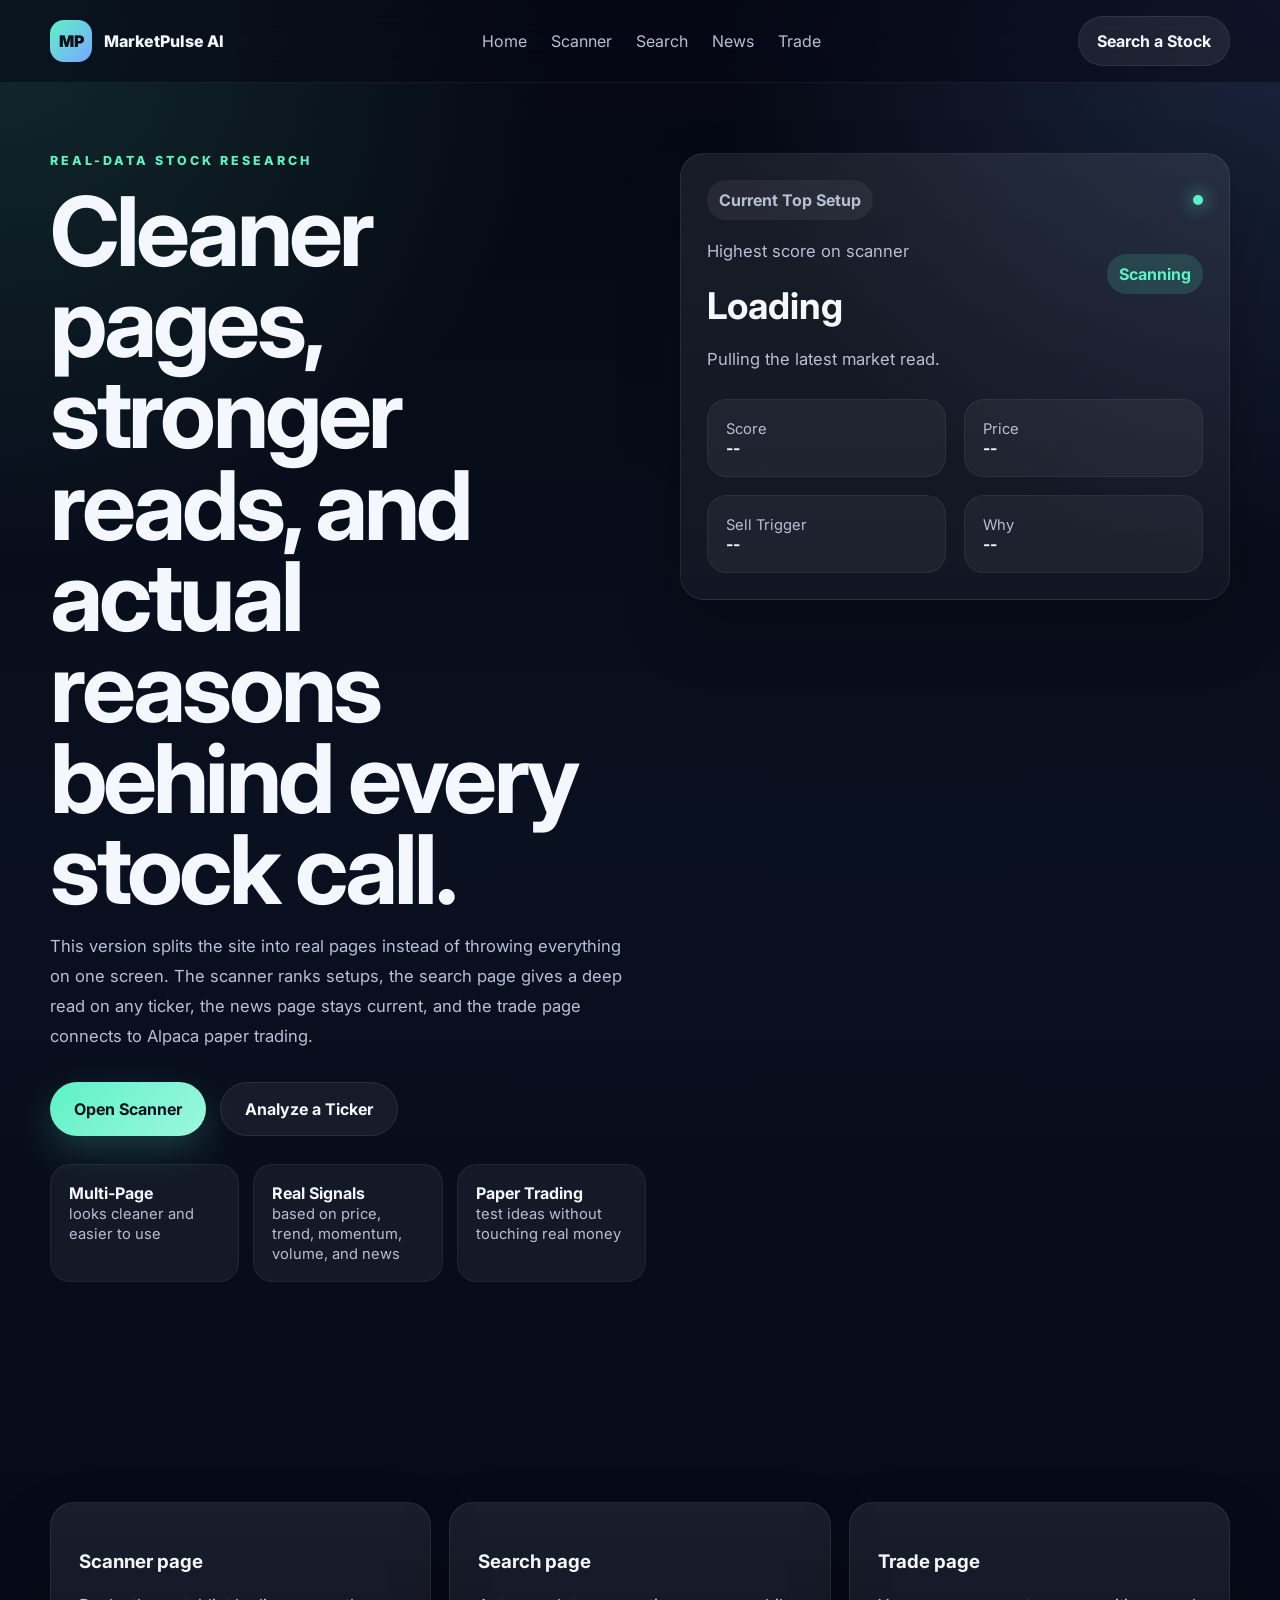
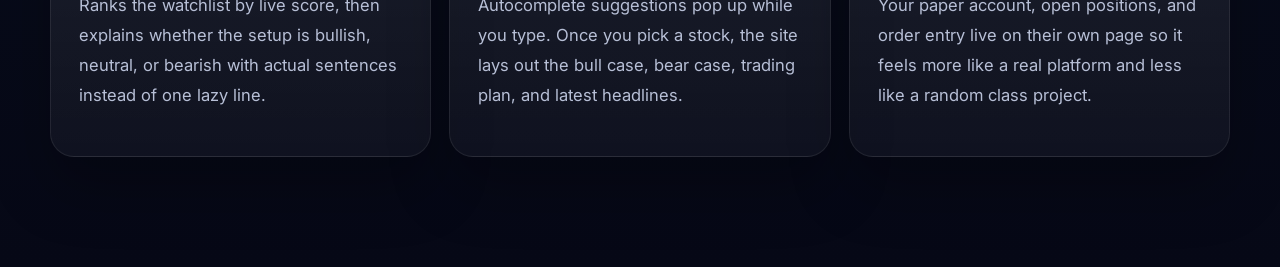
==== commit a9cd2f79: "Add files via upload" ====
--- a/index.html
+++ b/index.html
@@ -3,270 +3,81 @@
 <head>
   <meta charset="UTF-8" />
   <meta name="viewport" content="width=device-width, initial-scale=1.0" />
-  <title>MarketPilot AI | Live Stock Research</title>
-  <meta name="description" content="A smooth AI-powered stock research website with live market movers, live ticker lookup, and market news." />
-  <meta name="theme-color" content="#0a0f1f" />
+  <title>MarketPulse AI | Home</title>
+  <meta name="description" content="Real-data stock research with descriptive scanner notes, live ticker analysis, market news, and paper trading." />
   <link rel="preconnect" href="https://fonts.googleapis.com">
   <link rel="preconnect" href="https://fonts.gstatic.com" crossorigin>
   <link href="https://fonts.googleapis.com/css2?family=Inter:wght@400;500;600;700;800;900&display=swap" rel="stylesheet">
   <link rel="stylesheet" href="styles.css" />
 </head>
-<body>
-  <div class="site-shell">
-    <header class="site-header">
-      <div class="container nav-wrap">
-        <a href="#top" class="brand">
-          <span class="brand-mark">MP</span>
-          <span class="brand-text">MarketPilot AI</span>
-        </a>
-        <nav class="nav-links">
-          <a href="#features">Features</a>
-          <a href="#scanner">Scanner</a>
-          <a href="#lookup">Lookup</a>
-          <a href="#news">News</a>
-          <a href="#faq">FAQ</a>
-        </nav>
-        <a href="#lookup" class="nav-button">Search Ticker</a>
-      </div>
-    </header>
+<body data-page="home">
+  <header class="site-header">
+    <div class="container nav-wrap">
+      <a href="index.html" class="brand"><span class="brand-mark">MP</span><span class="brand-text">MarketPulse AI</span></a>
+      <nav class="nav-links">
+        <a href="index.html">Home</a>
+        <a href="scanner.html">Scanner</a>
+        <a href="search.html">Search</a>
+        <a href="news.html">News</a>
+        <a href="trade.html">Trade</a>
+      </nav>
+      <a href="search.html" class="nav-button">Search a Stock</a>
+    </div>
+  </header>
 
-    <main id="top">
-      <section class="hero section">
-        <div class="container hero-grid">
-          <div class="hero-copy reveal">
-            <p class="eyebrow">AI-POWERED STOCK RESEARCH</p>
-            <h1>Live market data, smoother flow, and stock research that actually feels clean.</h1>
-            <p class="hero-text">
-              MarketPilot AI pulls live stock data and fresh market headlines into one smooth experience. Check movers, search any ticker, and get fast takeaways without a messy dashboard.
-            </p>
-            <div class="hero-actions">
-              <a href="#scanner" class="button button-primary">Explore Live Scanner</a>
-              <a href="#lookup" class="button button-secondary">Search Any Ticker</a>
+  <main>
+    <section class="hero section">
+      <div class="container hero-grid">
+        <div class="hero-copy reveal">
+          <p class="eyebrow">REAL-DATA STOCK RESEARCH</p>
+          <h1>Cleaner pages, stronger reads, and actual reasons behind every stock call.</h1>
+          <p class="hero-text">This version splits the site into real pages instead of throwing everything on one screen. The scanner ranks setups, the search page gives a deep read on any ticker, the news page stays current, and the trade page connects to Alpaca paper trading.</p>
+          <div class="hero-actions">
+            <a href="scanner.html" class="button button-primary">Open Scanner</a>
+            <a href="search.html" class="button button-secondary">Analyze a Ticker</a>
+          </div>
+          <div class="hero-stats">
+            <div><strong>Multi-Page</strong><span>looks cleaner and easier to use</span></div>
+            <div><strong>Real Signals</strong><span>based on price, trend, momentum, volume, and news</span></div>
+            <div><strong>Paper Trading</strong><span>test ideas without touching real money</span></div>
+          </div>
+        </div>
+        <div class="hero-panel reveal reveal-delay-1">
+          <div class="glass-card panel-main floating">
+            <div class="panel-top"><span class="panel-label">Current Top Setup</span><span class="dot"></span></div>
+            <div class="signal-row">
+              <div><p class="muted">Highest score on scanner</p><h3 id="hero-symbol">Loading</h3></div>
+              <div id="hero-bias" class="green-pill">Scanning</div>
             </div>
-            <div class="hero-stats">
-              <div>
-                <strong id="hero-market-status">Loading...</strong>
-                <span>Market status</span>
-              </div>
-              <div>
-                <strong id="hero-top-symbol">--</strong>
-                <span>Top mover</span>
-              </div>
-              <div>
-                <strong id="hero-top-move">--</strong>
-                <span>Change today</span>
-              </div>
-            </div>
-          </div>
-
-          <div class="hero-panel reveal reveal-delay-1">
-            <div class="glass-card panel-main floating">
-              <div class="panel-top">
-                <span class="panel-label">Today’s AI Outlook</span>
-                <span class="dot"></span>
-              </div>
-              <div class="signal-row">
-                <div>
-                  <p class="muted">Top Momentum</p>
-                  <h3 id="panel-symbol">NVDA</h3>
-                </div>
-                <div id="panel-bias" class="green-pill">Loading</div>
-              </div>
-              <p id="panel-summary" class="panel-summary">Loading live market read...</p>
-              <div class="mini-grid">
-                <div class="mini-card">
-                  <span>Price</span>
-                  <strong id="panel-price">--</strong>
-                </div>
-                <div class="mini-card">
-                  <span>Move</span>
-                  <strong id="panel-change">--</strong>
-                </div>
-                <div class="mini-card">
-                  <span>Signal</span>
-                  <strong id="panel-signal">--</strong>
-                </div>
-                <div class="mini-card">
-                  <span>Watch</span>
-                  <strong id="panel-watch">Volume + News</strong>
-                </div>
-              </div>
+            <p id="hero-summary" class="panel-summary">Pulling the latest market read.</p>
+            <div class="mini-grid">
+              <div class="mini-card"><span>Score</span><strong id="hero-score">--</strong></div>
+              <div class="mini-card"><span>Price</span><strong id="hero-price">--</strong></div>
+              <div class="mini-card"><span>Sell Trigger</span><strong id="hero-sell">--</strong></div>
+              <div class="mini-card"><span>Why</span><strong id="hero-why">--</strong></div>
             </div>
           </div>
         </div>
-      </section>
+      </div>
+    </section>
 
-      <section id="features" class="section features">
-        <div class="container">
-          <div class="section-heading reveal">
-            <p class="eyebrow">BUILT TO FEEL CLEAN</p>
-            <h2>Not janky. Not cluttered. Just live and useful.</h2>
-            <p>Clean static frontend. Simple Vercel serverless functions. No framework mess. No dependency hell.</p>
-          </div>
-          <div class="feature-grid">
-            <article class="feature-card reveal">
-              <h3>Live market movers</h3>
-              <p>Shows a real-time movers table using backend endpoints that pull fresh market data.</p>
-            </article>
-            <article class="feature-card reveal reveal-delay-1">
-              <h3>Search any ticker</h3>
-              <p>Type a symbol like NVDA, TSLA, AAPL, or AMD and get live price action plus a quick AI-style read.</p>
-            </article>
-            <article class="feature-card reveal reveal-delay-2">
-              <h3>Fresh market news</h3>
-              <p>Pulls current business headlines so the homepage actually feels alive instead of demo-fake.</p>
-            </article>
-          </div>
-        </div>
-      </section>
-
-      <section id="scanner" class="section scanner">
-        <div class="container scanner-grid">
-          <div class="scanner-copy reveal">
-            <p class="eyebrow">LIVE SCANNER</p>
-            <h2>Watch the names traders actually care about.</h2>
-            <p>The scanner below loads fresh quotes from the backend and ranks your watchlist by daily move. It is built to deploy clean on Vercel with your API keys stored server-side.</p>
-            <ul class="check-list">
-              <li>Live quote pull</li>
-              <li>Positive/negative signal tags</li>
-              <li>Simple AI-style read</li>
-              <li>Fast Vercel-friendly backend</li>
-            </ul>
-          </div>
-
-          <div class="table-card reveal reveal-delay-1">
-            <div class="table-head">
-              <span>Ticker</span>
-              <span>Price</span>
-              <span>Move</span>
-              <span>AI Read</span>
-            </div>
-            <div id="scanner-rows">
-              <div class="table-row">
-                <span>Loading...</span>
-                <span>--</span>
-                <span>--</span>
-                <span>Getting live data</span>
-              </div>
-            </div>
-          </div>
-        </div>
-      </section>
-
-      <section id="lookup" class="section lookup">
-        <div class="container">
-          <div class="section-heading reveal">
-            <p class="eyebrow">TICKER LOOKUP</p>
-            <h2>Search any stock fast.</h2>
-            <p>Type a ticker and get a live quote, daily change, and a clean AI-style summary.</p>
-          </div>
-
-          <div class="lookup-card reveal">
-            <div class="lookup-bar">
-              <input id="ticker-input" type="text" placeholder="Enter ticker (ex: NVDA)" maxlength="10" />
-              <button id="ticker-button" class="button button-primary button-fixed">Search</button>
-            </div>
-
-            <div id="ticker-error" class="error-message hidden"></div>
-
-            <div id="ticker-result" class="ticker-result hidden">
-              <div class="ticker-top">
-                <div>
-                  <p class="muted">Ticker</p>
-                  <h3 id="ticker-symbol">--</h3>
-                </div>
-                <div id="ticker-bias" class="green-pill">--</div>
-              </div>
-              <div class="ticker-grid">
-                <div class="mini-card">
-                  <span>Price</span>
-                  <strong id="ticker-price">--</strong>
-                </div>
-                <div class="mini-card">
-                  <span>Change</span>
-                  <strong id="ticker-change">--</strong>
-                </div>
-                <div class="mini-card">
-                  <span>Percent</span>
-                  <strong id="ticker-percent">--</strong>
-                </div>
-                <div class="mini-card">
-                  <span>Previous Close</span>
-                  <strong id="ticker-prev-close">--</strong>
-                </div>
-              </div>
-              <p id="ticker-summary" class="panel-summary"></p>
-            </div>
-          </div>
-        </div>
-      </section>
-
-      <section id="news" class="section news">
-        <div class="container">
-          <div class="section-heading reveal">
-            <p class="eyebrow">MARKET NEWS FLOW</p>
-            <h2>Fresh headlines without the ugly clutter.</h2>
-            <p>Latest business stories load from the backend so the site stays live and useful.</p>
-          </div>
-          <div id="news-grid" class="news-grid">
-            <article class="news-card reveal">
-              <span class="news-tag">Loading</span>
-              <h3>Getting latest headlines...</h3>
-              <p>This section updates after the page connects to the backend.</p>
-            </article>
-          </div>
-        </div>
-      </section>
-
-      <section class="section split-showcase">
-        <div class="container split-grid">
-          <div class="glass-card reveal">
-            <p class="eyebrow left">WHY THIS VERSION WORKS</p>
-            <h2>Static frontend + serverless backend.</h2>
-            <p>Your frontend stays simple with plain HTML, CSS, and JS. The live data calls happen through Vercel serverless functions in the <code>api</code> folder, so your keys stay hidden.</p>
-          </div>
-          <div class="glass-card reveal reveal-delay-1">
-            <p class="eyebrow left">WHAT YOU ADD IN VERCEL</p>
-            <h2>Just environment variables.</h2>
-            <p>No package.json, no build command, no weird framework config. Upload the files, add your keys in Vercel settings, and redeploy.</p>
-          </div>
-        </div>
-      </section>
-
-      <section id="faq" class="section faq">
-        <div class="container">
-          <div class="section-heading reveal">
-            <p class="eyebrow">FAQ</p>
-            <h2>Quick shit you should know</h2>
-          </div>
-          <div class="faq-list">
-            <details class="faq-item reveal">
-              <summary>Do I need React, Vite, or npm?</summary>
-              <p>No. This setup is plain HTML, CSS, JS, and Vercel API routes.</p>
-            </details>
-            <details class="faq-item reveal reveal-delay-1">
-              <summary>Are the keys visible in the browser?</summary>
-              <p>No. The browser only calls your own <code>/api/...</code> routes. Put your real keys in Vercel environment variables only.</p>
-            </details>
-            <details class="faq-item reveal reveal-delay-2">
-              <summary>Will this work on a normal Vercel static deployment?</summary>
-              <p>Yes, as long as the files are in the repo root and the <code>api</code> folder is there too.</p>
-            </details>
-          </div>
-        </div>
-      </section>
-
-      <section class="section cta">
-        <div class="container reveal">
-          <div class="cta-card">
-            <p class="eyebrow">NEXT MOVE</p>
-            <h2>Upload these files, add your env vars, and redeploy. That’s it.</h2>
-            <a href="#lookup" class="button button-primary">Try a Ticker Search</a>
-          </div>
-        </div>
-      </section>
-    </main>
-  </div>
+    <section class="section">
+      <div class="container feature-grid three-up">
+        <article class="feature-card reveal">
+          <h3>Scanner page</h3>
+          <p>Ranks the watchlist by live score, then explains whether the setup is bullish, neutral, or bearish with actual sentences instead of one lazy line.</p>
+        </article>
+        <article class="feature-card reveal reveal-delay-1">
+          <h3>Search page</h3>
+          <p>Autocomplete suggestions pop up while you type. Once you pick a stock, the site lays out the bull case, bear case, trading plan, and latest headlines.</p>
+        </article>
+        <article class="feature-card reveal reveal-delay-2">
+          <h3>Trade page</h3>
+          <p>Your paper account, open positions, and order entry live on their own page so it feels more like a real platform and less like a random class project.</p>
+        </article>
+      </div>
+    </section>
+  </main>
 
   <script src="script.js"></script>
 </body>
--- a/styles.css
+++ b/styles.css
@@ -8,11 +8,10 @@
   --accent: #5df2c6;
   --accent-2: #7aa6ff;
   --danger: #ff6b81;
-  --warning: #ffd166;
+  --warn: #ffc857;
   --shadow: 0 30px 60px rgba(0,0,0,0.25);
   --radius: 24px;
 }
-
 * { box-sizing: border-box; }
 html { scroll-behavior: smooth; }
 body {
@@ -24,336 +23,102 @@
     radial-gradient(circle at top right, rgba(122,166,255,0.18), transparent 25%),
     linear-gradient(180deg, #050812 0%, #09101f 45%, #060816 100%);
 }
-
 a { color: inherit; text-decoration: none; }
-img { max-width: 100%; display: block; }
-code { font-family: ui-monospace, SFMono-Regular, Menlo, monospace; }
-
-.site-shell { overflow-x: hidden; }
 .container { width: min(1180px, calc(100% - 40px)); margin: 0 auto; }
 .section { padding: 110px 0; }
-
+.pt-0 { padding-top: 0; }
+.mt-20 { margin-top: 20px; }
+.max-copy { max-width: 800px; }
 .site-header {
-  position: sticky;
-  top: 0;
-  z-index: 50;
-  backdrop-filter: blur(18px);
-  background: rgba(6,8,22,0.55);
-  border-bottom: 1px solid rgba(255,255,255,0.06);
+  position: sticky; top: 0; z-index: 50; backdrop-filter: blur(18px);
+  background: rgba(6,8,22,0.55); border-bottom: 1px solid rgba(255,255,255,0.06);
 }
-
-.nav-wrap {
-  min-height: 82px;
-  display: flex;
-  align-items: center;
-  justify-content: space-between;
-  gap: 24px;
+.nav-wrap { min-height: 82px; display: flex; align-items: center; justify-content: space-between; gap: 24px; }
+.brand { display: flex; align-items: center; gap: 12px; font-weight: 800; }
+.brand-mark { width: 42px; height: 42px; border-radius: 14px; display: grid; place-items: center; background: linear-gradient(135deg, var(--accent), var(--accent-2)); color: #04111a; font-weight: 900; }
+.nav-links { display: flex; gap: 24px; color: var(--muted); }
+.nav-links a:hover { color: var(--text); }
+.nav-button, .button { border-radius: 999px; font-weight: 700; transition: transform 0.25s ease; }
+.nav-button { padding: 14px 18px; background: rgba(255,255,255,0.08); border: 1px solid rgba(255,255,255,0.08); }
+.button { display: inline-flex; align-items: center; justify-content: center; padding: 16px 24px; border: 0; cursor: pointer; }
+.button-primary { background: linear-gradient(135deg, var(--accent), #9df7df); color: #07131d; box-shadow: 0 14px 35px rgba(93,242,198,0.2); }
+.button-secondary { background: rgba(255,255,255,0.06); border: 1px solid rgba(255,255,255,0.08); color: var(--text); }
+.button:hover, .nav-button:hover { transform: translateY(-2px); }
+.hero { padding-top: 70px; }
+.hero-grid, .search-layout, .trade-layout { display: grid; grid-template-columns: 1.04fr 0.96fr; gap: 34px; align-items: start; }
+.hero-copy h1, .page-hero h1 { margin: 0; letter-spacing: -0.04em; line-height: 0.95; }
+.hero-copy h1 { font-size: clamp(3rem, 8vw, 6rem); }
+.page-hero h1 { font-size: clamp(2.4rem, 6vw, 4rem); }
+.hero-text, .panel-summary, .feature-card p, .analysis-block p, .status-box, .news-card p, .muted { color: var(--muted); line-height: 1.8; font-size: 1.04rem; }
+.eyebrow { margin: 0 0 18px; color: var(--accent); font-weight: 800; letter-spacing: 0.24em; font-size: 0.78rem; }
+.eyebrow.left { text-align: left; }
+.small-gap { margin-bottom: 10px; }
+.hero-actions { display: flex; gap: 14px; flex-wrap: wrap; margin-top: 30px; }
+.hero-stats, .metrics-grid { margin-top: 28px; display: grid; grid-template-columns: repeat(3, 1fr); gap: 14px; }
+.hero-stats div, .mini-card { background: rgba(255,255,255,0.05); border: 1px solid rgba(255,255,255,0.06); border-radius: 20px; padding: 18px; }
+.hero-stats strong, .mini-card strong { display: block; font-size: 1rem; }
+.hero-stats span, .mini-card span { color: var(--muted); font-size: 0.92rem; }
+.glass-card, .feature-card, .scanner-card, .analysis-block, .news-card, .status-box, .position-card { background: linear-gradient(180deg, rgba(255,255,255,0.08), rgba(255,255,255,0.04)); border: 1px solid rgba(255,255,255,0.08); border-radius: var(--radius); box-shadow: var(--shadow); }
+.panel-main { padding: 26px; }
+.panel-top, .signal-row, .ticker-header-row, .scanner-card-top, .trade-row { display: flex; align-items: center; justify-content: space-between; gap: 16px; }
+.panel-label, .green-pill, .warn-pill, .red-pill, .news-tag, .small-pill { display: inline-flex; align-items: center; border-radius: 999px; font-weight: 700; padding: 10px 12px; }
+.panel-label, .news-tag, .small-pill { background: rgba(255,255,255,0.06); color: var(--muted); }
+.green-pill { background: rgba(93,242,198,0.15); color: var(--accent); }
+.red-pill { background: rgba(255,107,129,0.16); color: var(--danger); }
+.warn-pill { background: rgba(255,200,87,0.16); color: var(--warn); }
+.dot { width: 10px; height: 10px; border-radius: 50%; background: var(--accent); box-shadow: 0 0 18px var(--accent); }
+.signal-row h3, .sub-title, .detail-card h2 { margin: 10px 0 0; font-size: 2.3rem; }
+.mini-grid, .feature-grid, .news-grid, .analysis-grid { display: grid; gap: 18px; }
+.mini-grid { margin-top: 24px; grid-template-columns: repeat(2, 1fr); }
+.feature-grid.three-up { grid-template-columns: repeat(3, 1fr); }
+.news-grid { grid-template-columns: repeat(2, 1fr); }
+.feature-card, .news-card, .detail-card, .search-card, .scanner-card { padding: 28px; }
+.scanner-card { margin-bottom: 18px; }
+.scanner-card h3, .news-card h3, .analysis-block h3, .sub-title { margin-top: 0; font-size: 1.35rem; letter-spacing: -0.03em; }
+.scanner-meta { display: grid; grid-template-columns: repeat(4, 1fr); gap: 14px; margin: 20px 0; }
+.meta-box { background: rgba(255,255,255,0.04); border: 1px solid rgba(255,255,255,0.06); border-radius: 18px; padding: 14px; }
+.meta-box span { display:block; color: var(--muted); font-size: .86rem; margin-bottom: 4px; }
+.meta-box strong { font-size: 1rem; }
+.reason-list { display: flex; flex-wrap: wrap; gap: 10px; margin-top: 16px; }
+.search-form { display: flex; gap: 12px; position: relative; }
+.search-form input, .trade-row input, .trade-row select {
+  width: 100%; padding: 16px 18px; border-radius: 18px; background: rgba(255,255,255,0.05); border: 1px solid rgba(255,255,255,0.08); color: var(--text); font: inherit;
 }
-
-.brand { display: flex; align-items: center; gap: 12px; font-weight: 800; }
-.brand-mark {
-  width: 42px;
-  height: 42px;
-  border-radius: 14px;
-  display: grid;
-  place-items: center;
-  background: linear-gradient(135deg, var(--accent), var(--accent-2));
-  color: #04111a;
-  font-weight: 900;
+.search-form input:focus, .trade-row input:focus, .trade-row select:focus { outline: 2px solid rgba(93,242,198,0.35); }
+.suggestions { margin-top: 10px; display: grid; gap: 8px; }
+.suggestion-item { padding: 14px 16px; border-radius: 16px; background: rgba(255,255,255,0.05); border: 1px solid rgba(255,255,255,0.08); cursor: pointer; }
+.suggestion-item:hover { border-color: rgba(93,242,198,0.4); transform: translateY(-1px); }
+.suggestion-item strong { display: block; }
+.detail-card, .search-card { padding: 28px; }
+.analysis-grid.blocks-2 { grid-template-columns: repeat(2, 1fr); margin-top: 18px; }
+.analysis-block.wide { grid-column: 1 / -1; }
+.news-stack { display: grid; gap: 12px; }
+.news-item { padding: 16px; border-radius: 18px; background: rgba(255,255,255,0.04); border: 1px solid rgba(255,255,255,0.06); }
+.inline-link { color: var(--accent); font-weight: 700; }
+.trade-layout { grid-template-columns: 1.1fr 0.9fr; }
+.trade-form { display: grid; gap: 14px; }
+.position-card { padding: 18px; margin-bottom: 14px; }
+.position-meta { display: grid; grid-template-columns: repeat(2, 1fr); gap: 10px; }
+.status-box { padding: 16px 18px; margin-top: 16px; }
+.up { color: var(--accent); }
+.down { color: var(--danger); }
+.neutral { color: var(--warn); }
+.reveal { opacity: 0; transform: translateY(36px); transition: opacity .8s ease, transform .8s ease; }
+.reveal-delay-1 { transition-delay: .12s; }
+.reveal-delay-2 { transition-delay: .24s; }
+.reveal.visible { opacity: 1; transform: translateY(0); }
+.floating { animation: floatCard 6s ease-in-out infinite; }
+@keyframes floatCard { 0%,100%{transform:translateY(0)}50%{transform:translateY(-8px)} }
+@media (max-width: 980px) {
+  .nav-links { display:none; }
+  .hero-grid, .search-layout, .trade-layout, .feature-grid.three-up, .news-grid, .analysis-grid.blocks-2 { grid-template-columns: 1fr; }
+  .hero-stats, .metrics-grid, .scanner-meta, .mini-grid { grid-template-columns: 1fr 1fr; }
 }
-.brand-text { letter-spacing: -0.02em; }
-.nav-links { display: flex; gap: 28px; color: var(--muted); }
-.nav-links a:hover { color: var(--text); }
-.nav-button,
-.button {
-  border-radius: 999px;
-  font-weight: 700;
-  transition: transform 0.25s ease, box-shadow 0.25s ease, background 0.25s ease;
-  border: none;
-  cursor: pointer;
+@media (max-width: 720px) {
+  .section { padding: 78px 0; }
+  .container { width: min(100% - 24px, 1180px); }
+  .nav-button { display:none; }
+  .search-form, .trade-row { flex-direction: column; }
+  .hero-stats, .metrics-grid, .scanner-meta, .mini-grid, .position-meta { grid-template-columns: 1fr; }
+  .feature-card, .news-card, .detail-card, .search-card, .scanner-card, .panel-main { padding: 22px; }
 }
-.nav-button {
-  padding: 14px 18px;
-  background: rgba(255,255,255,0.08);
-  border: 1px solid rgba(255,255,255,0.08);
-}
-.nav-button:hover,
-.button:hover { transform: translateY(-2px); }
-
-.hero { padding-top: 70px; }
-.hero-grid,
-.scanner-grid,
-.split-grid {
-  display: grid;
-  grid-template-columns: 1.08fr 0.92fr;
-  gap: 34px;
-  align-items: center;
-}
-.hero-copy h1,
-.section-heading h2,
-.scanner-copy h2,
-.split-showcase h2,
-.cta-card h2 {
-  margin: 0;
-  letter-spacing: -0.04em;
-  line-height: 0.95;
-}
-.hero-copy h1 { font-size: clamp(3rem, 8vw, 6.2rem); }
-.section-heading h2,
-.scanner-copy h2,
-.split-showcase h2,
-.cta-card h2 { font-size: clamp(2.2rem, 5vw, 4rem); }
-.hero-text,
-.section-heading p,
-.scanner-copy p,
-.news-card p,
-.feature-card p,
-.split-showcase p,
-.faq-item p,
-.panel-summary {
-  color: var(--muted);
-  font-size: 1.08rem;
-  line-height: 1.8;
-}
-.eyebrow {
-  margin: 0 0 18px;
-  color: var(--accent);
-  font-weight: 800;
-  letter-spacing: 0.24em;
-  font-size: 0.8rem;
-}
-.eyebrow.left { text-align: left; }
-.hero-actions { display: flex; gap: 14px; flex-wrap: wrap; margin-top: 30px; }
-.button { display: inline-flex; align-items: center; justify-content: center; padding: 16px 24px; }
-.button-fixed { min-width: 128px; }
-.button-primary {
-  background: linear-gradient(135deg, var(--accent), #9df7df);
-  color: #07131d;
-  box-shadow: 0 14px 35px rgba(93,242,198,0.2);
-}
-.button-secondary {
-  background: rgba(255,255,255,0.06);
-  border: 1px solid rgba(255,255,255,0.08);
-  color: var(--text);
-}
-.hero-stats {
-  margin-top: 34px;
-  display: grid;
-  grid-template-columns: repeat(3, 1fr);
-  gap: 14px;
-}
-.hero-stats div,
-.mini-card {
-  background: rgba(255,255,255,0.05);
-  border: 1px solid rgba(255,255,255,0.06);
-  border-radius: 20px;
-  padding: 18px;
-}
-.hero-stats strong,
-.mini-card strong { display: block; font-size: 1rem; }
-.hero-stats span,
-.mini-card span,
-.muted { color: var(--muted); font-size: 0.92rem; }
-
-.glass-card,
-.feature-card,
-.news-card,
-.table-card,
-.faq-item,
-.cta-card,
-.lookup-card {
-  background: linear-gradient(180deg, rgba(255,255,255,0.08), rgba(255,255,255,0.04));
-  border: 1px solid rgba(255,255,255,0.08);
-  border-radius: var(--radius);
-  box-shadow: var(--shadow);
-}
-
-.panel-main,
-.lookup-card { padding: 26px; }
-.panel-top,
-.signal-row,
-.table-head,
-.table-row,
-.ticker-top {
-  display: flex;
-  align-items: center;
-  justify-content: space-between;
-  gap: 16px;
-}
-.panel-label,
-.news-tag,
-.green-pill,
-.red-pill,
-.neutral-pill {
-  display: inline-flex;
-  align-items: center;
-  border-radius: 999px;
-  font-weight: 700;
-}
-.panel-label,
-.news-tag { padding: 10px 12px; background: rgba(255,255,255,0.06); color: var(--muted); }
-.dot {
-  width: 10px; height: 10px; border-radius: 50%; background: var(--accent);
-  box-shadow: 0 0 18px var(--accent);
-}
-.signal-row h3,
-.ticker-top h3 { margin: 10px 0 0; font-size: 2.3rem; }
-.green-pill { padding: 10px 14px; background: rgba(93,242,198,0.15); color: var(--accent); }
-.red-pill { padding: 10px 14px; background: rgba(255,107,129,0.15); color: var(--danger); }
-.neutral-pill { padding: 10px 14px; background: rgba(255,209,102,0.16); color: var(--warning); }
-
-.mini-grid,
-.ticker-grid {
-  margin-top: 24px;
-  display: grid;
-  grid-template-columns: repeat(2, 1fr);
-  gap: 14px;
-}
-
-.section-heading {
-  max-width: 850px;
-  text-align: center;
-  margin: 0 auto 42px;
-}
-.feature-grid,
-.news-grid {
-  display: grid;
-  grid-template-columns: repeat(3, 1fr);
-  gap: 22px;
-}
-.feature-card,
-.news-card { padding: 28px; min-height: 240px; }
-.feature-card h3,
-.news-card h3 { margin-top: 0; font-size: 1.5rem; letter-spacing: -0.03em; }
-
-.check-list {
-  padding-left: 18px;
-  color: var(--text);
-  line-height: 2;
-  font-weight: 600;
-}
-.table-card { padding: 20px; }
-.table-head,
-.table-row {
-  padding: 16px 6px;
-  gap: 12px;
-}
-.table-head {
-  color: var(--muted);
-  font-size: 0.9rem;
-  text-transform: uppercase;
-  letter-spacing: 0.12em;
-}
-.table-row {
-  border-top: 1px solid var(--line);
-  display: grid;
-  grid-template-columns: 90px 100px 90px 1fr;
-  align-items: center;
-}
-.up { color: var(--accent); font-weight: 700; }
-.down { color: var(--danger); font-weight: 700; }
-
-.lookup-bar {
-  display: flex;
-  gap: 14px;
-  flex-wrap: wrap;
-}
-.lookup-bar input {
-  flex: 1 1 260px;
-  min-width: 0;
-  background: rgba(255,255,255,0.06);
-  border: 1px solid rgba(255,255,255,0.1);
-  border-radius: 18px;
-  padding: 16px 18px;
-  color: var(--text);
-  font-size: 1rem;
-  outline: none;
-}
-.lookup-bar input::placeholder { color: #9aa6c9; }
-
-.error-message {
-  margin-top: 16px;
-  padding: 14px 16px;
-  border-radius: 16px;
-  background: rgba(255,107,129,0.12);
-  border: 1px solid rgba(255,107,129,0.18);
-  color: #ffd7de;
-}
-.hidden { display: none !important; }
-
-.split-grid { grid-template-columns: repeat(2, 1fr); }
-.split-grid .glass-card { padding: 32px; }
-
-.faq-list { max-width: 900px; margin: 0 auto; display: grid; gap: 16px; }
-.faq-item { padding: 22px 24px; }
-.faq-item summary {
-  cursor: pointer;
-  list-style: none;
-  font-size: 1.2rem;
-  font-weight: 700;
-}
-.faq-item summary::-webkit-details-marker { display: none; }
-.faq-item p { margin-bottom: 0; }
-
-.cta-card {
-  padding: 44px;
-  text-align: center;
-  background:
-    radial-gradient(circle at top right, rgba(93,242,198,0.18), transparent 30%),
-    linear-gradient(180deg, rgba(255,255,255,0.08), rgba(255,255,255,0.05));
-}
-
-.reveal {
-  opacity: 0;
-  transform: translateY(36px);
-  transition: opacity 0.8s ease, transform 0.8s ease;
-}
-.reveal-delay-1 { transition-delay: 0.12s; }
-.reveal-delay-2 { transition-delay: 0.24s; }
-.reveal.visible {
-  opacity: 1;
-  transform: translateY(0);
-}
-
-.floating { animation: floatCard 6s ease-in-out infinite; }
-@keyframes floatCard {
-  0%, 100% { transform: translateY(0px); }
-  50% { transform: translateY(-8px); }
-}
-
-@media (max-width: 980px) {
-  .nav-links { display: none; }
-  .hero-grid,
-  .scanner-grid,
-  .split-grid,
-  .feature-grid,
-  .news-grid { grid-template-columns: 1fr; }
-  .hero-stats,
-  .mini-grid,
-  .ticker-grid { grid-template-columns: 1fr 1fr; }
-  .table-row { grid-template-columns: 80px 90px 80px 1fr; }
-}
-
-@media (max-width: 720px) {
-  .section { padding: 82px 0; }
-  .container { width: min(100% - 24px, 1180px); }
-  .nav-wrap { min-height: 74px; }
-  .brand-text { font-size: 0.95rem; }
-  .nav-button { display: none; }
-  .hero-copy h1 { line-height: 1; }
-  .hero-stats,
-  .mini-grid,
-  .ticker-grid { grid-template-columns: 1fr; }
-  .cta-card,
-  .feature-card,
-  .news-card,
-  .panel-main,
-  .faq-item,
-  .split-grid .glass-card,
-  .lookup-card { padding: 22px; }
-  .table-head { display: none; }
-  .table-row {
-    grid-template-columns: 1fr;
-    padding: 18px 0;
-  }
-}
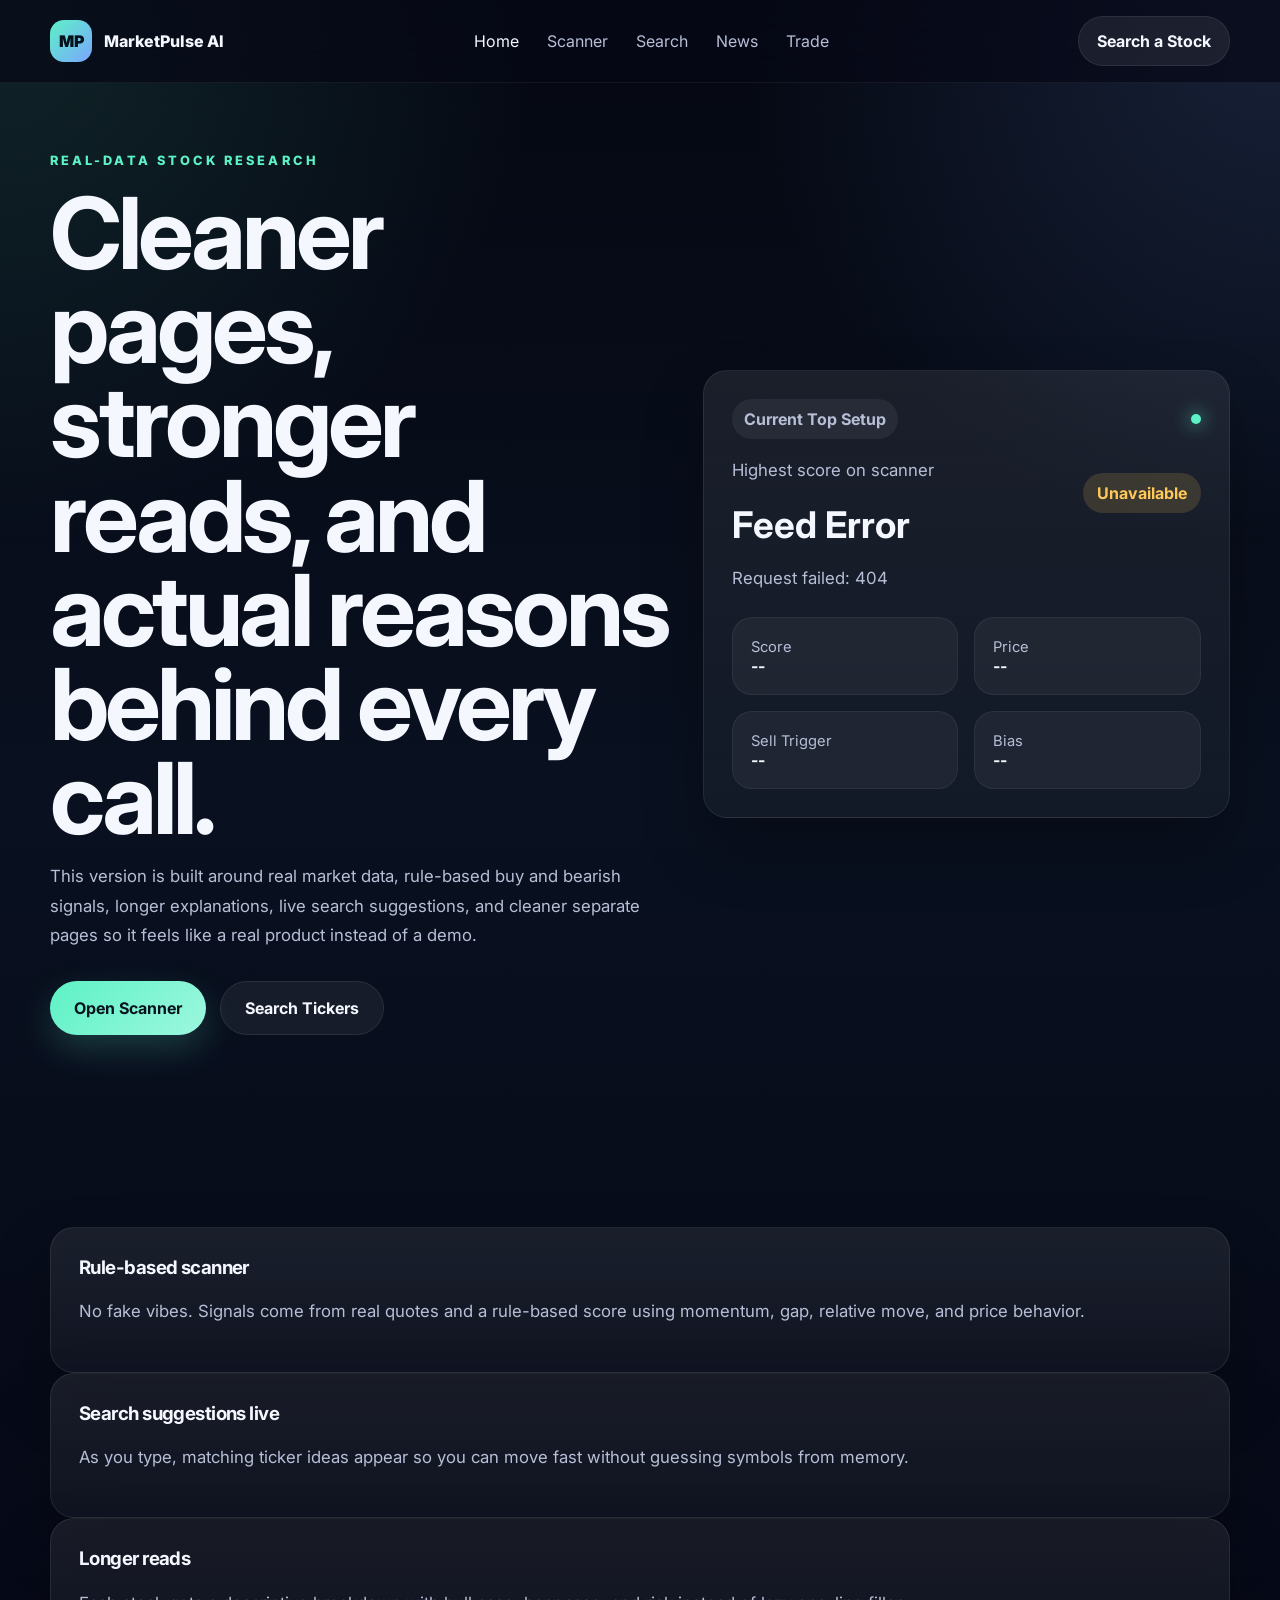
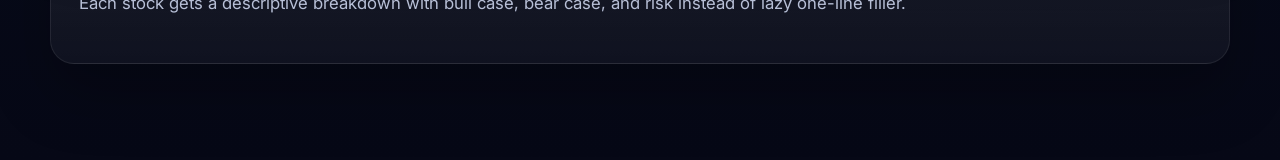
==== commit b4b9f3d9: "Add files via upload" ====
--- a/index.html
+++ b/index.html
@@ -4,7 +4,8 @@
   <meta charset="UTF-8" />
   <meta name="viewport" content="width=device-width, initial-scale=1.0" />
   <title>MarketPulse AI | Home</title>
-  <meta name="description" content="Real-data stock research with descriptive scanner notes, live ticker analysis, market news, and paper trading." />
+  <meta name="description" content="Real-data stock research with live scanner, search, news, and paper trading." />
+  <meta name="theme-color" content="#08111f" />
   <link rel="preconnect" href="https://fonts.googleapis.com">
   <link rel="preconnect" href="https://fonts.gstatic.com" crossorigin>
   <link href="https://fonts.googleapis.com/css2?family=Inter:wght@400;500;600;700;800;900&display=swap" rel="stylesheet">
@@ -13,9 +14,12 @@
 <body data-page="home">
   <header class="site-header">
     <div class="container nav-wrap">
-      <a href="index.html" class="brand"><span class="brand-mark">MP</span><span class="brand-text">MarketPulse AI</span></a>
+      <a href="index.html" class="brand">
+        <span class="brand-mark">MP</span>
+        <span class="brand-text">MarketPulse AI</span>
+      </a>
       <nav class="nav-links">
-        <a href="index.html">Home</a>
+        <a href="index.html" class="active">Home</a>
         <a href="scanner.html">Scanner</a>
         <a href="search.html">Search</a>
         <a href="news.html">News</a>
@@ -30,31 +34,32 @@
       <div class="container hero-grid">
         <div class="hero-copy reveal">
           <p class="eyebrow">REAL-DATA STOCK RESEARCH</p>
-          <h1>Cleaner pages, stronger reads, and actual reasons behind every stock call.</h1>
-          <p class="hero-text">This version splits the site into real pages instead of throwing everything on one screen. The scanner ranks setups, the search page gives a deep read on any ticker, the news page stays current, and the trade page connects to Alpaca paper trading.</p>
+          <h1>Cleaner pages, stronger reads, and actual reasons behind every call.</h1>
+          <p class="hero-text">This version is built around real market data, rule-based buy and bearish signals, longer explanations, live search suggestions, and cleaner separate pages so it feels like a real product instead of a demo.</p>
           <div class="hero-actions">
             <a href="scanner.html" class="button button-primary">Open Scanner</a>
-            <a href="search.html" class="button button-secondary">Analyze a Ticker</a>
-          </div>
-          <div class="hero-stats">
-            <div><strong>Multi-Page</strong><span>looks cleaner and easier to use</span></div>
-            <div><strong>Real Signals</strong><span>based on price, trend, momentum, volume, and news</span></div>
-            <div><strong>Paper Trading</strong><span>test ideas without touching real money</span></div>
+            <a href="search.html" class="button button-secondary">Search Tickers</a>
           </div>
         </div>
-        <div class="hero-panel reveal reveal-delay-1">
+        <div class="hero-panel reveal reveal-delay-1" data-home-card>
           <div class="glass-card panel-main floating">
-            <div class="panel-top"><span class="panel-label">Current Top Setup</span><span class="dot"></span></div>
+            <div class="panel-top">
+              <span class="panel-label">Current Top Setup</span>
+              <span class="dot"></span>
+            </div>
             <div class="signal-row">
-              <div><p class="muted">Highest score on scanner</p><h3 id="hero-symbol">Loading</h3></div>
-              <div id="hero-bias" class="green-pill">Scanning</div>
+              <div>
+                <p class="muted">Highest score on scanner</p>
+                <h3 data-home-symbol>Loading</h3>
+              </div>
+              <div class="green-pill" data-home-signal>Scanning</div>
             </div>
-            <p id="hero-summary" class="panel-summary">Pulling the latest market read.</p>
+            <p class="panel-summary" data-home-summary>Pulling the latest market read.</p>
             <div class="mini-grid">
-              <div class="mini-card"><span>Score</span><strong id="hero-score">--</strong></div>
-              <div class="mini-card"><span>Price</span><strong id="hero-price">--</strong></div>
-              <div class="mini-card"><span>Sell Trigger</span><strong id="hero-sell">--</strong></div>
-              <div class="mini-card"><span>Why</span><strong id="hero-why">--</strong></div>
+              <div class="mini-card"><span>Score</span><strong data-home-score>--</strong></div>
+              <div class="mini-card"><span>Price</span><strong data-home-price>--</strong></div>
+              <div class="mini-card"><span>Sell Trigger</span><strong data-home-sell>--</strong></div>
+              <div class="mini-card"><span>Bias</span><strong data-home-bias>--</strong></div>
             </div>
           </div>
         </div>
@@ -62,18 +67,18 @@
     </section>
 
     <section class="section">
-      <div class="container feature-grid three-up">
+      <div class="container feature-grid">
         <article class="feature-card reveal">
-          <h3>Scanner page</h3>
-          <p>Ranks the watchlist by live score, then explains whether the setup is bullish, neutral, or bearish with actual sentences instead of one lazy line.</p>
+          <h3>Rule-based scanner</h3>
+          <p>No fake vibes. Signals come from real quotes and a rule-based score using momentum, gap, relative move, and price behavior.</p>
         </article>
         <article class="feature-card reveal reveal-delay-1">
-          <h3>Search page</h3>
-          <p>Autocomplete suggestions pop up while you type. Once you pick a stock, the site lays out the bull case, bear case, trading plan, and latest headlines.</p>
+          <h3>Search suggestions live</h3>
+          <p>As you type, matching ticker ideas appear so you can move fast without guessing symbols from memory.</p>
         </article>
         <article class="feature-card reveal reveal-delay-2">
-          <h3>Trade page</h3>
-          <p>Your paper account, open positions, and order entry live on their own page so it feels more like a real platform and less like a random class project.</p>
+          <h3>Longer reads</h3>
+          <p>Each stock gets a descriptive breakdown with bull case, bear case, and risk instead of lazy one-line filler.</p>
         </article>
       </div>
     </section>
--- a/styles.css
+++ b/styles.css
@@ -2,123 +2,17 @@
   --bg: #060816;
   --bg-soft: #0d1224;
   --card: rgba(255,255,255,0.06);
-  --line: rgba(255,255,255,0.12);
+  --line: rgba(255,255,255,0.1);
   --text: #f5f7ff;
   --muted: #b7bfd6;
   --accent: #5df2c6;
   --accent-2: #7aa6ff;
   --danger: #ff6b81;
   --warn: #ffc857;
+  --radius: 24px;
   --shadow: 0 30px 60px rgba(0,0,0,0.25);
-  --radius: 24px;
 }
-* { box-sizing: border-box; }
-html { scroll-behavior: smooth; }
-body {
-  margin: 0;
-  font-family: 'Inter', system-ui, sans-serif;
-  color: var(--text);
-  background:
-    radial-gradient(circle at top left, rgba(93,242,198,0.14), transparent 25%),
-    radial-gradient(circle at top right, rgba(122,166,255,0.18), transparent 25%),
-    linear-gradient(180deg, #050812 0%, #09101f 45%, #060816 100%);
-}
-a { color: inherit; text-decoration: none; }
-.container { width: min(1180px, calc(100% - 40px)); margin: 0 auto; }
-.section { padding: 110px 0; }
-.pt-0 { padding-top: 0; }
-.mt-20 { margin-top: 20px; }
-.max-copy { max-width: 800px; }
-.site-header {
-  position: sticky; top: 0; z-index: 50; backdrop-filter: blur(18px);
-  background: rgba(6,8,22,0.55); border-bottom: 1px solid rgba(255,255,255,0.06);
-}
-.nav-wrap { min-height: 82px; display: flex; align-items: center; justify-content: space-between; gap: 24px; }
-.brand { display: flex; align-items: center; gap: 12px; font-weight: 800; }
-.brand-mark { width: 42px; height: 42px; border-radius: 14px; display: grid; place-items: center; background: linear-gradient(135deg, var(--accent), var(--accent-2)); color: #04111a; font-weight: 900; }
-.nav-links { display: flex; gap: 24px; color: var(--muted); }
-.nav-links a:hover { color: var(--text); }
-.nav-button, .button { border-radius: 999px; font-weight: 700; transition: transform 0.25s ease; }
-.nav-button { padding: 14px 18px; background: rgba(255,255,255,0.08); border: 1px solid rgba(255,255,255,0.08); }
-.button { display: inline-flex; align-items: center; justify-content: center; padding: 16px 24px; border: 0; cursor: pointer; }
-.button-primary { background: linear-gradient(135deg, var(--accent), #9df7df); color: #07131d; box-shadow: 0 14px 35px rgba(93,242,198,0.2); }
-.button-secondary { background: rgba(255,255,255,0.06); border: 1px solid rgba(255,255,255,0.08); color: var(--text); }
-.button:hover, .nav-button:hover { transform: translateY(-2px); }
-.hero { padding-top: 70px; }
-.hero-grid, .search-layout, .trade-layout { display: grid; grid-template-columns: 1.04fr 0.96fr; gap: 34px; align-items: start; }
-.hero-copy h1, .page-hero h1 { margin: 0; letter-spacing: -0.04em; line-height: 0.95; }
-.hero-copy h1 { font-size: clamp(3rem, 8vw, 6rem); }
-.page-hero h1 { font-size: clamp(2.4rem, 6vw, 4rem); }
-.hero-text, .panel-summary, .feature-card p, .analysis-block p, .status-box, .news-card p, .muted { color: var(--muted); line-height: 1.8; font-size: 1.04rem; }
-.eyebrow { margin: 0 0 18px; color: var(--accent); font-weight: 800; letter-spacing: 0.24em; font-size: 0.78rem; }
-.eyebrow.left { text-align: left; }
-.small-gap { margin-bottom: 10px; }
-.hero-actions { display: flex; gap: 14px; flex-wrap: wrap; margin-top: 30px; }
-.hero-stats, .metrics-grid { margin-top: 28px; display: grid; grid-template-columns: repeat(3, 1fr); gap: 14px; }
-.hero-stats div, .mini-card { background: rgba(255,255,255,0.05); border: 1px solid rgba(255,255,255,0.06); border-radius: 20px; padding: 18px; }
-.hero-stats strong, .mini-card strong { display: block; font-size: 1rem; }
-.hero-stats span, .mini-card span { color: var(--muted); font-size: 0.92rem; }
-.glass-card, .feature-card, .scanner-card, .analysis-block, .news-card, .status-box, .position-card { background: linear-gradient(180deg, rgba(255,255,255,0.08), rgba(255,255,255,0.04)); border: 1px solid rgba(255,255,255,0.08); border-radius: var(--radius); box-shadow: var(--shadow); }
-.panel-main { padding: 26px; }
-.panel-top, .signal-row, .ticker-header-row, .scanner-card-top, .trade-row { display: flex; align-items: center; justify-content: space-between; gap: 16px; }
-.panel-label, .green-pill, .warn-pill, .red-pill, .news-tag, .small-pill { display: inline-flex; align-items: center; border-radius: 999px; font-weight: 700; padding: 10px 12px; }
-.panel-label, .news-tag, .small-pill { background: rgba(255,255,255,0.06); color: var(--muted); }
-.green-pill { background: rgba(93,242,198,0.15); color: var(--accent); }
-.red-pill { background: rgba(255,107,129,0.16); color: var(--danger); }
-.warn-pill { background: rgba(255,200,87,0.16); color: var(--warn); }
-.dot { width: 10px; height: 10px; border-radius: 50%; background: var(--accent); box-shadow: 0 0 18px var(--accent); }
-.signal-row h3, .sub-title, .detail-card h2 { margin: 10px 0 0; font-size: 2.3rem; }
-.mini-grid, .feature-grid, .news-grid, .analysis-grid { display: grid; gap: 18px; }
-.mini-grid { margin-top: 24px; grid-template-columns: repeat(2, 1fr); }
-.feature-grid.three-up { grid-template-columns: repeat(3, 1fr); }
-.news-grid { grid-template-columns: repeat(2, 1fr); }
-.feature-card, .news-card, .detail-card, .search-card, .scanner-card { padding: 28px; }
-.scanner-card { margin-bottom: 18px; }
-.scanner-card h3, .news-card h3, .analysis-block h3, .sub-title { margin-top: 0; font-size: 1.35rem; letter-spacing: -0.03em; }
-.scanner-meta { display: grid; grid-template-columns: repeat(4, 1fr); gap: 14px; margin: 20px 0; }
-.meta-box { background: rgba(255,255,255,0.04); border: 1px solid rgba(255,255,255,0.06); border-radius: 18px; padding: 14px; }
-.meta-box span { display:block; color: var(--muted); font-size: .86rem; margin-bottom: 4px; }
-.meta-box strong { font-size: 1rem; }
-.reason-list { display: flex; flex-wrap: wrap; gap: 10px; margin-top: 16px; }
-.search-form { display: flex; gap: 12px; position: relative; }
-.search-form input, .trade-row input, .trade-row select {
-  width: 100%; padding: 16px 18px; border-radius: 18px; background: rgba(255,255,255,0.05); border: 1px solid rgba(255,255,255,0.08); color: var(--text); font: inherit;
-}
-.search-form input:focus, .trade-row input:focus, .trade-row select:focus { outline: 2px solid rgba(93,242,198,0.35); }
-.suggestions { margin-top: 10px; display: grid; gap: 8px; }
-.suggestion-item { padding: 14px 16px; border-radius: 16px; background: rgba(255,255,255,0.05); border: 1px solid rgba(255,255,255,0.08); cursor: pointer; }
-.suggestion-item:hover { border-color: rgba(93,242,198,0.4); transform: translateY(-1px); }
-.suggestion-item strong { display: block; }
-.detail-card, .search-card { padding: 28px; }
-.analysis-grid.blocks-2 { grid-template-columns: repeat(2, 1fr); margin-top: 18px; }
-.analysis-block.wide { grid-column: 1 / -1; }
-.news-stack { display: grid; gap: 12px; }
-.news-item { padding: 16px; border-radius: 18px; background: rgba(255,255,255,0.04); border: 1px solid rgba(255,255,255,0.06); }
-.inline-link { color: var(--accent); font-weight: 700; }
-.trade-layout { grid-template-columns: 1.1fr 0.9fr; }
-.trade-form { display: grid; gap: 14px; }
-.position-card { padding: 18px; margin-bottom: 14px; }
-.position-meta { display: grid; grid-template-columns: repeat(2, 1fr); gap: 10px; }
-.status-box { padding: 16px 18px; margin-top: 16px; }
-.up { color: var(--accent); }
-.down { color: var(--danger); }
-.neutral { color: var(--warn); }
-.reveal { opacity: 0; transform: translateY(36px); transition: opacity .8s ease, transform .8s ease; }
-.reveal-delay-1 { transition-delay: .12s; }
-.reveal-delay-2 { transition-delay: .24s; }
-.reveal.visible { opacity: 1; transform: translateY(0); }
-.floating { animation: floatCard 6s ease-in-out infinite; }
-@keyframes floatCard { 0%,100%{transform:translateY(0)}50%{transform:translateY(-8px)} }
-@media (max-width: 980px) {
-  .nav-links { display:none; }
-  .hero-grid, .search-layout, .trade-layout, .feature-grid.three-up, .news-grid, .analysis-grid.blocks-2 { grid-template-columns: 1fr; }
-  .hero-stats, .metrics-grid, .scanner-meta, .mini-grid { grid-template-columns: 1fr 1fr; }
-}
-@media (max-width: 720px) {
-  .section { padding: 78px 0; }
-  .container { width: min(100% - 24px, 1180px); }
-  .nav-button { display:none; }
-  .search-form, .trade-row { flex-direction: column; }
-  .hero-stats, .metrics-grid, .scanner-meta, .mini-grid, .position-meta { grid-template-columns: 1fr; }
-  .feature-card, .news-card, .detail-card, .search-card, .scanner-card, .panel-main { padding: 22px; }
-}
+*{box-sizing:border-box}html{scroll-behavior:smooth}body{margin:0;font-family:'Inter',system-ui,sans-serif;color:var(--text);background:radial-gradient(circle at top left, rgba(93,242,198,0.12), transparent 25%),radial-gradient(circle at top right, rgba(122,166,255,0.16), transparent 25%),linear-gradient(180deg,#050812 0%,#09101f 45%,#060816 100%)}
+a{text-decoration:none;color:inherit}button,input,select{font:inherit}.container{width:min(1180px,calc(100% - 40px));margin:0 auto}.section{padding:96px 0}.site-header{position:sticky;top:0;z-index:50;backdrop-filter:blur(18px);background:rgba(6,8,22,0.7);border-bottom:1px solid rgba(255,255,255,0.06)}.nav-wrap{min-height:82px;display:flex;align-items:center;justify-content:space-between;gap:24px}.brand{display:flex;align-items:center;gap:12px;font-weight:800}.brand-mark{width:42px;height:42px;border-radius:14px;display:grid;place-items:center;background:linear-gradient(135deg,var(--accent),var(--accent-2));color:#04111a;font-weight:900}.nav-links{display:flex;gap:28px;color:var(--muted)}.nav-links a.active,.nav-links a:hover{color:var(--text)}.nav-button,.button{border-radius:999px;font-weight:700;transition:transform .25s ease, box-shadow .25s ease, background .25s ease}.nav-button{padding:14px 18px;background:rgba(255,255,255,0.08);border:1px solid rgba(255,255,255,0.08)}.button{display:inline-flex;align-items:center;justify-content:center;padding:16px 24px;border:none;cursor:pointer}.button-primary{background:linear-gradient(135deg,var(--accent),#9df7df);color:#07131d;box-shadow:0 14px 35px rgba(93,242,198,0.2)}.button-secondary{background:rgba(255,255,255,0.06);border:1px solid rgba(255,255,255,0.08)}.hero{padding-top:70px}.hero-grid,.trade-grid{display:grid;grid-template-columns:1.08fr .92fr;gap:34px;align-items:center}.hero-copy h1,.section-heading h2,.trade-grid h2{margin:0;letter-spacing:-.04em;line-height:.95}.hero-copy h1{font-size:clamp(3rem,8vw,6.2rem)}.section-heading h2,.trade-grid h2{font-size:clamp(2.2rem,5vw,3.7rem)}.hero-text,.section-heading p,.panel-summary,.feature-card p,.stock-writeup p,.scanner-empty p,.muted{color:var(--muted);font-size:1.05rem;line-height:1.75}.eyebrow{margin:0 0 18px;color:var(--accent);font-weight:800;letter-spacing:.24em;font-size:.8rem}.hero-actions{display:flex;gap:14px;flex-wrap:wrap;margin-top:30px}.glass-card,.feature-card,.news-card,.scanner-empty,.stock-card{background:linear-gradient(180deg,rgba(255,255,255,0.08),rgba(255,255,255,0.04));border:1px solid rgba(255,255,255,0.08);border-radius:var(--radius);box-shadow:var(--shadow)}.panel-main,.feature-card,.news-card,.scanner-empty,.stock-card,.trade-form+.muted,.trade-grid .glass-card{padding:28px}.panel-top,.signal-row,.stock-card-top{display:flex;align-items:center;justify-content:space-between;gap:16px}.panel-label,.green-pill,.news-tag{display:inline-flex;align-items:center;border-radius:999px;font-weight:700}.panel-label,.news-tag{padding:10px 12px;background:rgba(255,255,255,0.06);color:var(--muted)}.green-pill{padding:10px 14px;background:rgba(93,242,198,0.15);color:var(--accent)}.green-pill.bearish{background:rgba(255,107,129,0.15);color:var(--danger)}.green-pill.neutral{background:rgba(255,200,87,0.15);color:var(--warn)}.dot{width:10px;height:10px;border-radius:50%;background:var(--accent);box-shadow:0 0 18px var(--accent)}.signal-row h3,.stock-card h3{margin:10px 0 0;font-size:2.3rem}.mini-grid,.stock-meta-grid,.cards-grid{display:grid;gap:16px}.mini-grid{margin-top:24px;grid-template-columns:repeat(2,1fr)}.stock-meta-grid{grid-template-columns:repeat(4,1fr);margin:20px 0}.mini-card{background:rgba(255,255,255,0.05);border:1px solid rgba(255,255,255,0.06);border-radius:20px;padding:18px}.mini-card strong,.hero-stats strong{display:block;font-size:1rem}.mini-card span{color:var(--muted);font-size:.92rem}.feature-grid,.cards-grid{grid-template-columns:repeat(3,1fr)}.feature-card h3,.news-card h3,.scanner-empty h3,.stock-writeup h4{margin-top:0;letter-spacing:-.03em}.cards-grid.single{grid-template-columns:1fr}.section-heading{max-width:900px;margin:0 auto 42px;text-align:center}.section-heading.lefty{text-align:left;margin:0 0 36px}.stock-writeup h4{margin-bottom:8px;margin-top:18px;font-size:1.05rem}.search-form{position:relative;display:flex;gap:16px;align-items:flex-start;margin-bottom:28px}.search-form input,.trade-form input,.trade-form select{width:100%;padding:18px;border-radius:18px;border:1px solid rgba(255,255,255,0.08);background:rgba(255,255,255,0.06);color:var(--text)}.search-form input{flex:1}.suggestions{position:absolute;top:64px;left:0;width:min(620px,100%);display:none;background:#0d1327;border:1px solid rgba(255,255,255,0.08);border-radius:18px;overflow:hidden;z-index:30}.suggestion-item{width:100%;border:0;background:transparent;color:var(--text);padding:14px 16px;text-align:left;display:flex;justify-content:space-between;gap:16px;cursor:pointer}.suggestion-item:hover{background:rgba(255,255,255,0.06)}.trade-grid .glass-card{padding:28px}.trade-form{display:grid;gap:14px}.scanner-empty{grid-column:1/-1}.news-card{padding:28px}.news-card .button{margin-top:8px}.reveal{opacity:0;transform:translateY(36px);transition:opacity .8s ease, transform .8s ease}.reveal-delay-1{transition-delay:.12s}.reveal-delay-2{transition-delay:.24s}.reveal.visible{opacity:1;transform:translateY(0)}.floating{animation:floatCard 6s ease-in-out infinite}@keyframes floatCard{0%,100%{transform:translateY(0)}50%{transform:translateY(-8px)}}
+@media (max-width: 980px){.nav-links{display:none}.hero-grid,.trade-grid,.cards-grid,.feature-grid,.stock-meta-grid{grid-template-columns:1fr}.mini-grid{grid-template-columns:1fr 1fr}}
+@media (max-width: 720px){.section{padding:82px 0}.container{width:min(100% - 24px,1180px)}.nav-wrap{min-height:74px}.nav-button{display:none}.mini-grid{grid-template-columns:1fr}.search-form{flex-direction:column}.suggestions{top:72px;width:100%}}
